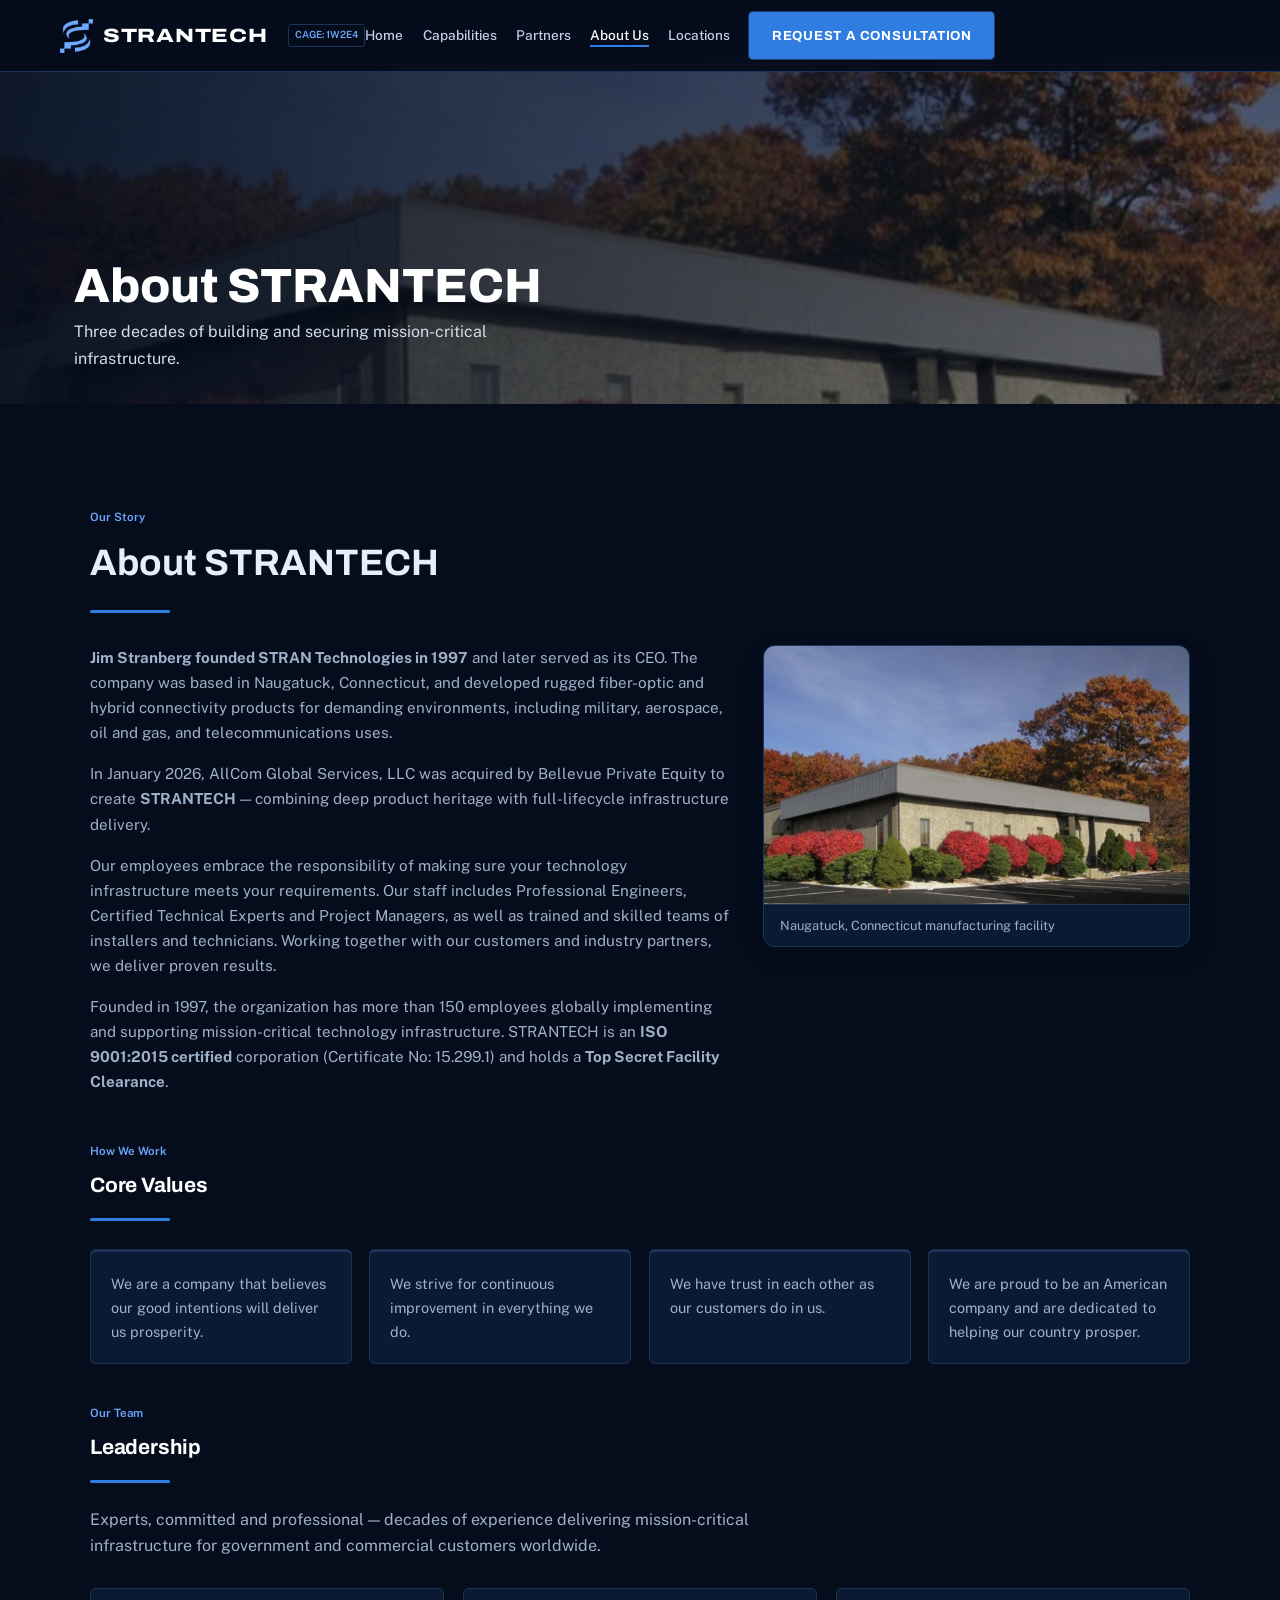
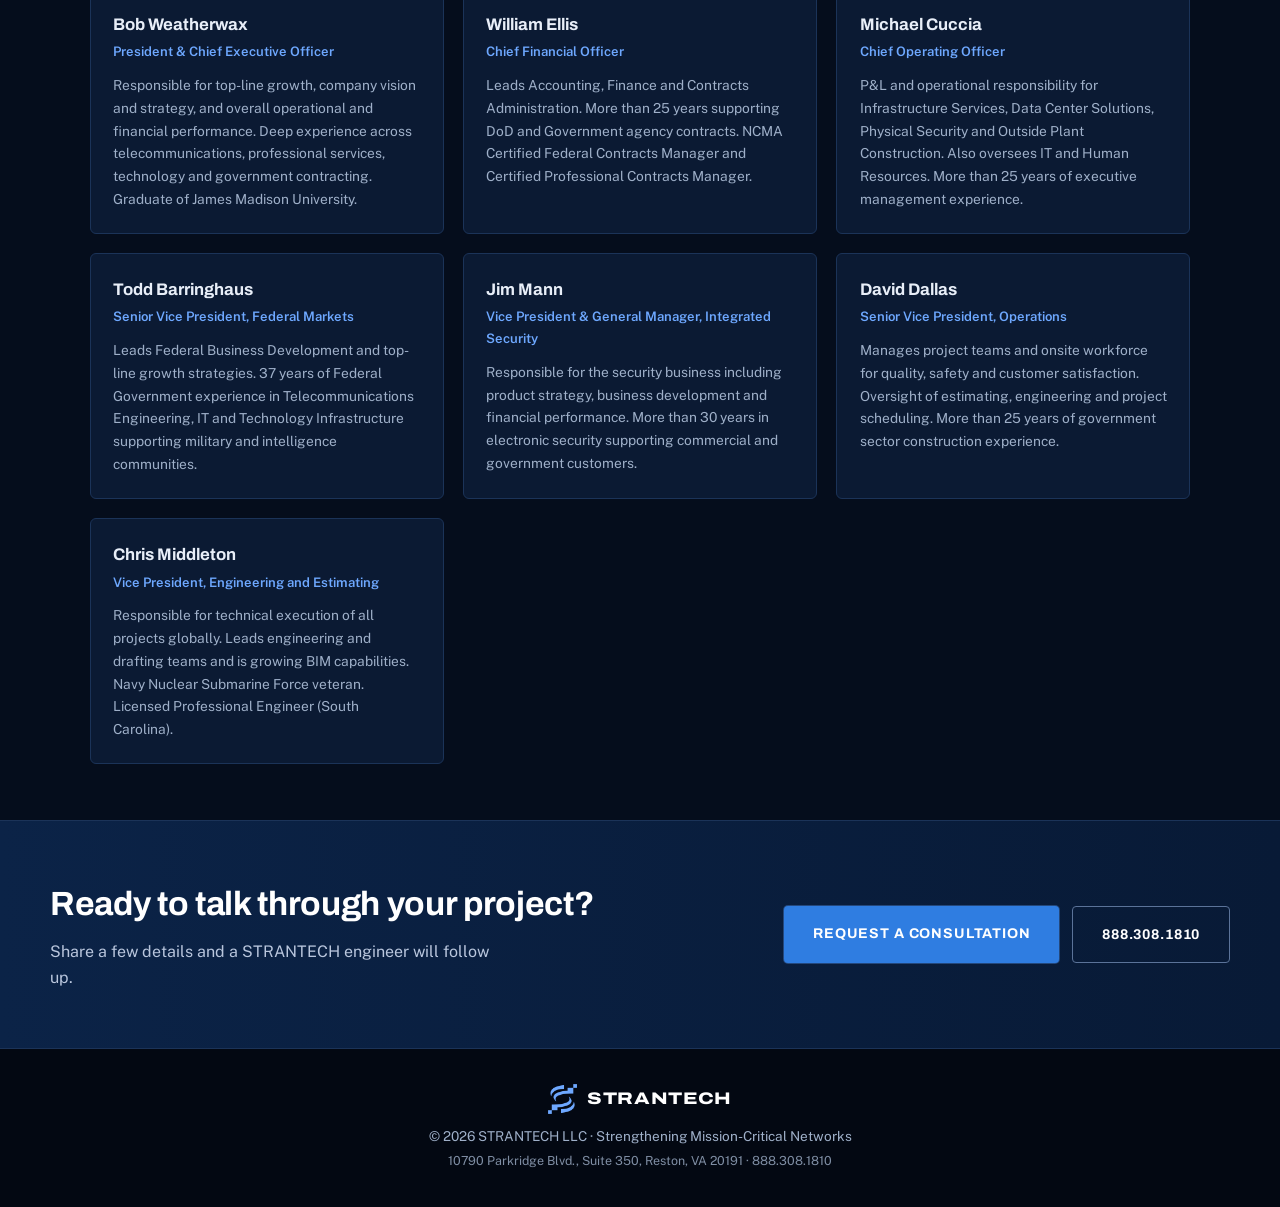
==== about.html @ e1059484 "Add files via upload" ====
<!DOCTYPE html>
<html lang="en">
<head>
  <meta charset="UTF-8" />
  <meta name="viewport" content="width=device-width, initial-scale=1.0" />
  <title>STRANTECH | About Us</title>
  <meta name="description" content="About STRANTECH: cleared professionals delivering mission-critical infrastructure — data centers, power systems, and secure facilities." />
  <link rel="icon" type="image/png" href="[data-uri]" />
  <link href="https://fonts.googleapis.com/css2?family=Inter:wght@400;500;600;700;800&display=swap" rel="stylesheet">
  <style>
    :root { --navy:#0a1628; --blue:#0055a5; --blue-bright:#0070c9; --cyan:#00a3e0; --purple:#6b2d8b; --orange:#e85d04; --text:#1a1a1a; --muted:#5a6577; --bg:#fff; --bg-alt:#f4f6f9; --card:#fff; --border:#e2e8f0; --header-bg:rgba(255,255,255,0.97); }
    [data-theme="dark"] { --text:#f0f4f8; --muted:#94a3b8; --bg:#0a0f1a; --bg-alt:#111827; --card:#1a2332; --border:#2d3748; --header-bg:rgba(10,15,26,0.95); }
    * { margin:0; padding:0; box-sizing:border-box; }
    body { font-family:Inter,system-ui,sans-serif; background:var(--bg); color:var(--text); line-height:1.65; }
    .accent-line { height:3px; width:80px; background:linear-gradient(90deg,var(--purple),var(--orange)); border-radius:2px; margin:1rem 0 1.5rem; }
    header { position:fixed; top:0; left:0; right:0; z-index:100; background:var(--header-bg); backdrop-filter:blur(12px); border-bottom:1px solid var(--border); }
    .nav-container { max-width:1200px; margin:0 auto; padding:0.75rem 1.25rem; display:flex; align-items:center; justify-content:space-between; }
    .logo-group { display:flex; align-items:center; gap:0.6rem; text-decoration:none; }
    .logo-group img { height:36px; }
    .logo-text { font-weight:800; font-size:1.2rem; color:var(--text); }
    .cage-badge { font-size:0.62rem; font-weight:600; background:rgba(0,85,165,0.08); color:var(--blue); padding:0.15rem 0.4rem; border-radius:3px; border:1px solid rgba(0,85,165,0.2); }
    nav { display:flex; align-items:center; gap:1.2rem; }
    nav a { color:var(--muted); text-decoration:none; font-size:0.85rem; font-weight:500; }
    nav a:hover, nav a.active { color:var(--blue); }
    .btn { display:inline-flex; padding:0.55rem 1.1rem; border-radius:4px; font-weight:600; font-size:0.85rem; text-decoration:none; }
    .btn-primary { background:var(--blue); color:#fff; }
    .theme-toggle, .mobile-toggle { background:none; border:1px solid var(--border); color:var(--text); width:40px; height:40px; border-radius:4px; cursor:pointer; font-size:1.1rem; display:flex; align-items:center; justify-content:center; }
    .mobile-toggle { display:none; } #themeToggleMobile { display:none; }
    @media (max-width:980px) { nav { display:none; } .mobile-toggle, #themeToggleMobile { display:flex; } #themeToggle { display:none; } }
    .mobile-menu { display:none; position:fixed; top:58px; left:0; right:0; background:var(--header-bg); border-bottom:1px solid var(--border); padding:1rem 1.25rem; z-index:99; flex-direction:column; gap:0.5rem; }
    .mobile-menu.open { display:flex; }
    .mobile-menu a { color:var(--text); text-decoration:none; font-weight:500; padding:0.5rem 0; border-bottom:1px solid var(--border); }
    section { padding:6.5rem 1.25rem 3.5rem; }
    .container { max-width:1100px; margin:0 auto; }
    .section-label { font-size:0.72rem; font-weight:600; letter-spacing:0.12em; text-transform:uppercase; color:var(--blue); margin-bottom:0.4rem; }
    h1 { font-size:clamp(1.7rem,3.2vw,2.3rem); font-weight:700; }
    h2 { font-size:1.3rem; font-weight:700; margin-bottom:0.5rem; }
    .lead { font-size:1rem; color:var(--muted); max-width:720px; }
    .about-grid { display:grid; grid-template-columns:1.2fr 0.8fr; gap:2rem; margin:2rem 0; align-items:start; }
    @media (max-width:800px) { .about-grid { grid-template-columns:1fr; } }
    .about-text p { margin-bottom:1rem; color:var(--muted); font-size:0.95rem; }
    .cable-photos { display:grid; grid-template-columns:1fr 1fr; gap:0.75rem; }
    .cable-photos img { width:100%; border-radius:6px; border:1px solid var(--border); background:#f8fafc; }
    .values-grid { display:grid; grid-template-columns:repeat(auto-fit,minmax(240px,1fr)); gap:1.1rem; margin:1.75rem 0 2.5rem; }
    .value-card { background:var(--card); border:1px solid var(--border); border-radius:8px; padding:1.25rem; border-top:3px solid var(--purple); }
    .value-card p { font-size:0.9rem; color:var(--muted); }
    .lead-grid { display:grid; grid-template-columns:repeat(auto-fit,minmax(280px,1fr)); gap:1.2rem; margin-top:1.75rem; }
    .lead-card { background:var(--card); border:1px solid var(--border); border-radius:6px; padding:1.4rem; }
    .lead-card h3 { font-size:1.05rem; margin-bottom:0.15rem; }
    .lead-card .title { font-size:0.82rem; font-weight:600; color:var(--blue); margin-bottom:0.7rem; }
    [data-theme="dark"] .lead-card .title { color:var(--cyan); }
    .lead-card p { font-size:0.86rem; color:var(--muted); }
    footer { background:var(--navy); color:rgba(255,255,255,0.7); padding:2.2rem 1.25rem; text-align:center; font-size:0.85rem; }
    footer .logo-text { color:#fff; }
  </style>
<style>
/* STRANTECH header polish: professional icon buttons + mobile fit */
.nav-container{min-width:0}
.logo-group{min-width:0;flex-shrink:1}
.logo-text{white-space:nowrap}
.nav-actions{display:flex;gap:.5rem;align-items:center;flex-shrink:0;margin-left:auto}.cage-badge{margin-left:.65rem;}.about-photo{border:1px solid var(--border);border-radius:12px;overflow:hidden;box-shadow:0 8px 24px rgba(0,0,0,0.12);background:var(--card);align-self:start;margin:0;}.about-photo img{width:100%;height:auto;display:block;}.about-photo figcaption{padding:0.6rem 1rem;font-size:0.8rem;color:var(--muted);border-top:1px solid var(--border);}
.theme-toggle,.mobile-toggle{margin-right:0;align-items:center;justify-content:center;border:1px solid var(--border);background:var(--card);border-radius:8px;color:var(--text);cursor:pointer;flex-shrink:0;padding:0;line-height:0}
.theme-toggle svg,.mobile-toggle svg{width:20px;height:20px;display:block}
.theme-toggle:hover,.mobile-toggle:hover{border-color:var(--blue);color:var(--blue)}
[data-theme="dark"] .theme-toggle:hover,[data-theme="dark"] .mobile-toggle:hover{border-color:var(--cyan);color:var(--cyan)}
@media (min-width:981px){#themeToggle{display:inline-flex;width:36px;height:36px}}
@media (max-width:980px){
  .nav-container{gap:.75rem;padding:.65rem .9rem}
  .logo-group{gap:.55rem}
  .mobile-toggle,#themeToggleMobile{width:42px;height:42px}
}
@media (max-width:430px){
  .cage-badge{display:none}
  .logo-group img{height:32px}
  .logo-text{font-size:1.05rem;overflow:hidden;text-overflow:ellipsis}
}
</style>
<link rel="stylesheet" href="polish.css">
</head>
<body>
  <header>
    <div class="nav-container">
      <a href="index.html" class="logo-group">
        <img src="images/strantech-logo-light.png" alt="STRANTECH" />
        <span class="logo-text">STRANTECH</span>
        <span class="cage-badge">CAGE: 1W2E4</span>
      </a>
      <nav>
        <a href="index.html">Home</a>
        <a href="capabilities.html">Capabilities</a>
        <a href="partners.html">Partners</a>
        <a href="about.html" class="active">About Us</a>
        <a href="locations.html">Locations</a>
        <a href="index.html#contact" class="btn btn-primary">Request a consultation</a>
        <button class="theme-toggle" id="themeToggle"><svg viewBox="0 0 24 24" fill="none" stroke="currentColor" stroke-width="2" stroke-linecap="round" stroke-linejoin="round" aria-hidden="true"><path d="M21 12.79A9 9 0 1 1 11.21 3 7 7 0 0 0 21 12.79z"/></svg></button>
      </nav>
      <div class="nav-actions">
        <button class="theme-toggle" id="themeToggleMobile"><svg viewBox="0 0 24 24" fill="none" stroke="currentColor" stroke-width="2" stroke-linecap="round" stroke-linejoin="round" aria-hidden="true"><path d="M21 12.79A9 9 0 1 1 11.21 3 7 7 0 0 0 21 12.79z"/></svg></button>
        <button class="mobile-toggle" id="mobileToggle"><svg viewBox="0 0 24 24" fill="none" stroke="currentColor" stroke-width="2" stroke-linecap="round" aria-hidden="true"><path d="M4 7h16M4 12h16M4 17h16"/></svg></button>
      </div>
    </div>
  </header>
  <div class="mobile-menu" id="mobileMenu">
    <a href="index.html" onclick="closeMobile()">Home</a>
    <a href="capabilities.html" onclick="closeMobile()">Capabilities</a>
    <a href="partners.html" onclick="closeMobile()">Partners</a>
    <a href="about.html" onclick="closeMobile()">About Us</a>
    <a href="locations.html" onclick="closeMobile()">Locations</a>
    <a href="index.html#contact" class="btn btn-primary" style="margin-top:0.4rem;" onclick="closeMobile()">Request a consultation</a>
  </div>

  <div class="page-banner" style="background-image:url(images/naugatuck-facility.jpg)" role="img" aria-label="About STRANTECH"><div><h1>About STRANTECH</h1><p>Three decades of building and securing mission-critical infrastructure.</p></div></div>
<section>
    <div class="container">
      <div class="section-label">Our Story</div>
      <h1>About STRANTECH</h1>
      <div class="accent-line"></div>

      <div class="about-grid">
        <div class="about-text">
          <p><strong>Jim Stranberg founded STRAN Technologies in 1997</strong> and later served as its CEO. The company was based in Naugatuck, Connecticut, and developed rugged fiber-optic and hybrid connectivity products for demanding environments, including military, aerospace, oil and gas, and telecommunications uses.</p>
          <p>In January 2026, AllCom Global Services, LLC was acquired by Bellevue Private Equity to create <strong>STRANTECH</strong> — combining deep product heritage with full-lifecycle infrastructure delivery.</p>
          <p>Our employees embrace the responsibility of making sure your technology infrastructure meets your requirements. Our staff includes Professional Engineers, Certified Technical Experts and Project Managers, as well as trained and skilled teams of installers and technicians. Working together with our customers and industry partners, we deliver proven results.</p>
          <p>Founded in 1997, the organization has more than 150 employees globally implementing and supporting mission-critical technology infrastructure. STRANTECH is an <strong>ISO 9001:2015 certified</strong> corporation (Certificate No: 15.299.1) and holds a <strong>Top Secret Facility Clearance</strong>.</p>
        </div>
        <figure class="about-photo">
            <img src="images/naugatuck-facility.jpg" alt="Naugatuck, Connecticut manufacturing facility" />
            <figcaption>Naugatuck, Connecticut manufacturing facility</figcaption>
          </figure>
      </div>

      <div class="section-label" style="margin-top:2rem;">How We Work</div>
      <h2>Core Values</h2>
      <div class="accent-line"></div>
      <div class="values-grid">
        <div class="value-card"><p>We are a company that believes our good intentions will deliver us prosperity.</p></div>
        <div class="value-card"><p>We strive for continuous improvement in everything we do.</p></div>
        <div class="value-card"><p>We have trust in each other as our customers do in us.</p></div>
        <div class="value-card"><p>We are proud to be an American company and are dedicated to helping our country prosper.</p></div>
      </div>

      <div class="section-label">Our Team</div>
      <h2>Leadership</h2>
      <div class="accent-line"></div>
      <p class="lead">Experts, committed and professional — decades of experience delivering mission-critical infrastructure for government and commercial customers worldwide.</p>

      <div class="lead-grid">
        <div class="lead-card"><h3>Bob Weatherwax</h3><div class="title">President & Chief Executive Officer</div><p>Responsible for top-line growth, company vision and strategy, and overall operational and financial performance. Deep experience across telecommunications, professional services, technology and government contracting. Graduate of James Madison University.</p></div>
        <div class="lead-card"><h3>William Ellis</h3><div class="title">Chief Financial Officer</div><p>Leads Accounting, Finance and Contracts Administration. More than 25 years supporting DoD and Government agency contracts. NCMA Certified Federal Contracts Manager and Certified Professional Contracts Manager.</p></div>
        <div class="lead-card"><h3>Michael Cuccia</h3><div class="title">Chief Operating Officer</div><p>P&L and operational responsibility for Infrastructure Services, Data Center Solutions, Physical Security and Outside Plant Construction. Also oversees IT and Human Resources. More than 25 years of executive management experience.</p></div>
        <div class="lead-card"><h3>Todd Barringhaus</h3><div class="title">Senior Vice President, Federal Markets</div><p>Leads Federal Business Development and top-line growth strategies. 37 years of Federal Government experience in Telecommunications Engineering, IT and Technology Infrastructure supporting military and intelligence communities.</p></div>
        <div class="lead-card"><h3>Jim Mann</h3><div class="title">Vice President & General Manager, Integrated Security</div><p>Responsible for the security business including product strategy, business development and financial performance. More than 30 years in electronic security supporting commercial and government customers.</p></div>
        <div class="lead-card"><h3>David Dallas</h3><div class="title">Senior Vice President, Operations</div><p>Manages project teams and onsite workforce for quality, safety and customer satisfaction. Oversight of estimating, engineering and project scheduling. More than 25 years of government sector construction experience.</p></div>
        <div class="lead-card"><h3>Chris Middleton</h3><div class="title">Vice President, Engineering and Estimating</div><p>Responsible for technical execution of all projects globally. Leads engineering and drafting teams and is growing BIM capabilities. Navy Nuclear Submarine Force veteran. Licensed Professional Engineer (South Carolina).</p></div>
      </div>
    </div>
  </section>

  <div class="cta-band"><div class="in"><div><h2>Ready to talk through your project?</h2><p>Share a few details and a STRANTECH engineer will follow up.</p></div><div class="row"><a href="index.html#contact" class="btn btn-primary btn-lg">Request a consultation</a><a href="tel:+18883081810" class="btn btn-outline btn-lg">888.308.1810</a></div></div></div>
<div class="callbar"><a class="btn btn-outline" style="color:#fff" href="tel:+18883081810">Call</a><a class="btn btn-primary" href="index.html#contact">Request a consultation</a></div>
<footer>
    <div class="logo-group" style="justify-content:center;margin-bottom:0.7rem;">
      <img src="images/strantech-logo-light.png" alt="STRANTECH" style="height:30px" />
      <span class="logo-text" style="font-size:1.05rem">STRANTECH</span>
    </div>
    <p>© 2026 STRANTECH LLC · Strengthening Mission-Critical Networks</p>
    <p style="margin-top:0.25rem;font-size:0.78rem;opacity:0.8;">10790 Parkridge Blvd., Suite 350, Reston, VA 20191 · 888.308.1810</p>
  </footer>
  <script>
    const root = document.documentElement;
    const toggles = [document.getElementById('themeToggle'), document.getElementById('themeToggleMobile')];
    /*header-icons*/const ICON_SUN='<svg viewBox="0 0 24 24" fill="none" stroke="currentColor" stroke-width="2" stroke-linecap="round" stroke-linejoin="round" aria-hidden="true"><circle cx="12" cy="12" r="4"/><path d="M12 2v2M12 20v2M4.93 4.93l1.41 1.41M17.66 17.66l1.41 1.41M2 12h2M20 12h2M6.34 17.66l-1.41 1.41M19.07 4.93l-1.41 1.41"/></svg>';const ICON_MOON='<svg viewBox="0 0 24 24" fill="none" stroke="currentColor" stroke-width="2" stroke-linecap="round" stroke-linejoin="round" aria-hidden="true"><path d="M21 12.79A9 9 0 1 1 11.21 3 7 7 0 0 0 21 12.79z"/></svg>';const ICON_MENU='<svg viewBox="0 0 24 24" fill="none" stroke="currentColor" stroke-width="2" stroke-linecap="round" aria-hidden="true"><path d="M4 7h16M4 12h16M4 17h16"/></svg>';const ICON_CLOSE='<svg viewBox="0 0 24 24" fill="none" stroke="currentColor" stroke-width="2" stroke-linecap="round" aria-hidden="true"><path d="M6 6l12 12M18 6L6 18"/></svg>';function setTheme(t) { if(t==='dark') root.setAttribute('data-theme','dark'); else root.removeAttribute('data-theme'); localStorage.setItem('theme',t); toggles.forEach(b=>{if(b)b.innerHTML = t === 'dark' ? ICON_SUN : ICON_MOON;}); }
    setTheme(localStorage.getItem('theme') || 'dark');
    toggles.forEach(b=>{if(b)b.addEventListener('click',()=>setTheme(root.getAttribute('data-theme')==='dark'?'light':'dark'));});
    const mobileToggle=document.getElementById('mobileToggle'), mobileMenu=document.getElementById('mobileMenu');
    mobileToggle.addEventListener('click',()=>{mobileMenu.classList.toggle('open');mobileToggle.innerHTML = mobileMenu.classList.contains('open') ? ICON_CLOSE : ICON_MENU;});
    function closeMobile(){mobileMenu.classList.remove('open');mobileToggle.innerHTML = ICON_MENU;}
  </script>
</body>
</html>
---- polish.css ----
@import url('https://fonts.googleapis.com/css2?family=Archivo:wdth,wght@62..125,500..800&family=Public+Sans:wght@400;500;600&display=swap');
:root,[data-theme=dark]{--ink:#050d1c;--bg:#050d1c;--bg-alt:#08142a;--card:#0b1a33;--text:#e8eef8;--muted:#9fb0c9;--border:#1b3358;--blue:#6ea8ff;--cyan:#6ea8ff;--blue-bright:#7fb2ff;--signal:#2f7de1;--signal-d:#2568c2;--header-bg:rgba(5,13,28,.92);--navy:#050d1c}
body{font-family:'Public Sans',system-ui,sans-serif;background:var(--bg);color:var(--text)}
h1,h2,h3,h4,.logo-text,.btn{font-family:'Archivo',sans-serif}
h2{font-weight:700;letter-spacing:-.01em;color:#fff}
.theme-toggle,#themeToggle,#themeToggleMobile,#theme{display:none!important}
header{background:var(--header-bg);border-bottom:1px solid var(--border);backdrop-filter:blur(12px)}
.logo-group img{height:34px;width:auto}.logo-text{font-stretch:125%;font-weight:800;letter-spacing:.04em;color:#fff}
.cage-badge{color:var(--blue);border-color:var(--border);background:transparent}
nav a{color:#c3cfe4}nav a:hover,nav a.active{color:#fff}nav a.active{box-shadow:inset 0 -2px var(--signal)}
.btn{border-radius:4px;font-weight:700;font-size:.82rem;letter-spacing:.06em;text-transform:uppercase;padding:.8rem 1.4rem;transition:background .2s,box-shadow .2s}
.btn-primary{background:var(--signal);color:#fff;box-shadow:0 0 0 1px #5aa0ff55}
.btn-primary:hover{background:#3b8cf5;box-shadow:0 6px 22px #2f7de155}
.btn-lg{padding:1rem 1.8rem;font-size:.88rem}
.btn-outline{border:1.5px solid #5b7399;color:#fff;background:transparent}.btn-outline:hover{border-color:#fff;color:#fff}
:focus-visible{outline:3px solid #7fb2ff;outline-offset:2px}
.accent-line,.accent-line-center{background:var(--signal);height:3px}.section-label{text-transform:none;letter-spacing:0;color:var(--blue)}
.card,.lead-card,.value-card,.partner-item,.contract-card{background:var(--card);border-color:var(--border);border-radius:6px;box-shadow:none}
.card:hover,.lead-card:hover{transform:none;box-shadow:none;border-color:var(--signal)}
.cta-band{background:linear-gradient(90deg,#0b2347,#081a36);border-top:1px solid var(--border);color:#fff;padding:3.5rem 1.5rem}
.cta-band .in{max-width:1180px;margin:0 auto;display:flex;flex-wrap:wrap;gap:1.5rem 3rem;align-items:center;justify-content:space-between}
.cta-band h2{font-size:clamp(1.5rem,3vw,2.1rem);margin:0 0 .4rem}.cta-band p{color:#b9c6dd;max-width:46ch}.cta-band .row{display:flex;flex-wrap:wrap;gap:.8rem}
footer{background:#030812;border-top:1px solid var(--border);color:#9fb0c9}footer a{color:#c3cfe4}
.page-banner{position:relative;margin-top:64px;height:clamp(220px,32vw,340px);background:var(--ink) center/cover;display:flex;align-items:flex-end}
.page-banner::before{content:"";position:absolute;inset:0;background:linear-gradient(90deg,rgba(5,13,28,.92),rgba(5,13,28,.4))}
.page-banner div{position:relative;max-width:1180px;width:100%;margin:0 auto;padding:0 1.5rem 2rem;color:#fff}
.page-banner h1{font:800 clamp(1.9rem,4vw,3rem)/1.1 'Archivo',sans-serif;color:#fff;margin:0 0 .4rem}.page-banner p{color:#d3dcec;max-width:52ch}
.callbar{display:none}
@media(max-width:700px){.callbar{display:flex;position:fixed;left:0;right:0;bottom:0;z-index:90;background:#030812;border-top:1px solid var(--border);padding:.6rem;gap:.6rem}.callbar .btn{flex:1;padding:.8rem}body{padding-bottom:4.2rem}}
@media(prefers-reduced-motion:reduce){*{transition:none!important;scroll-behavior:auto!important}}
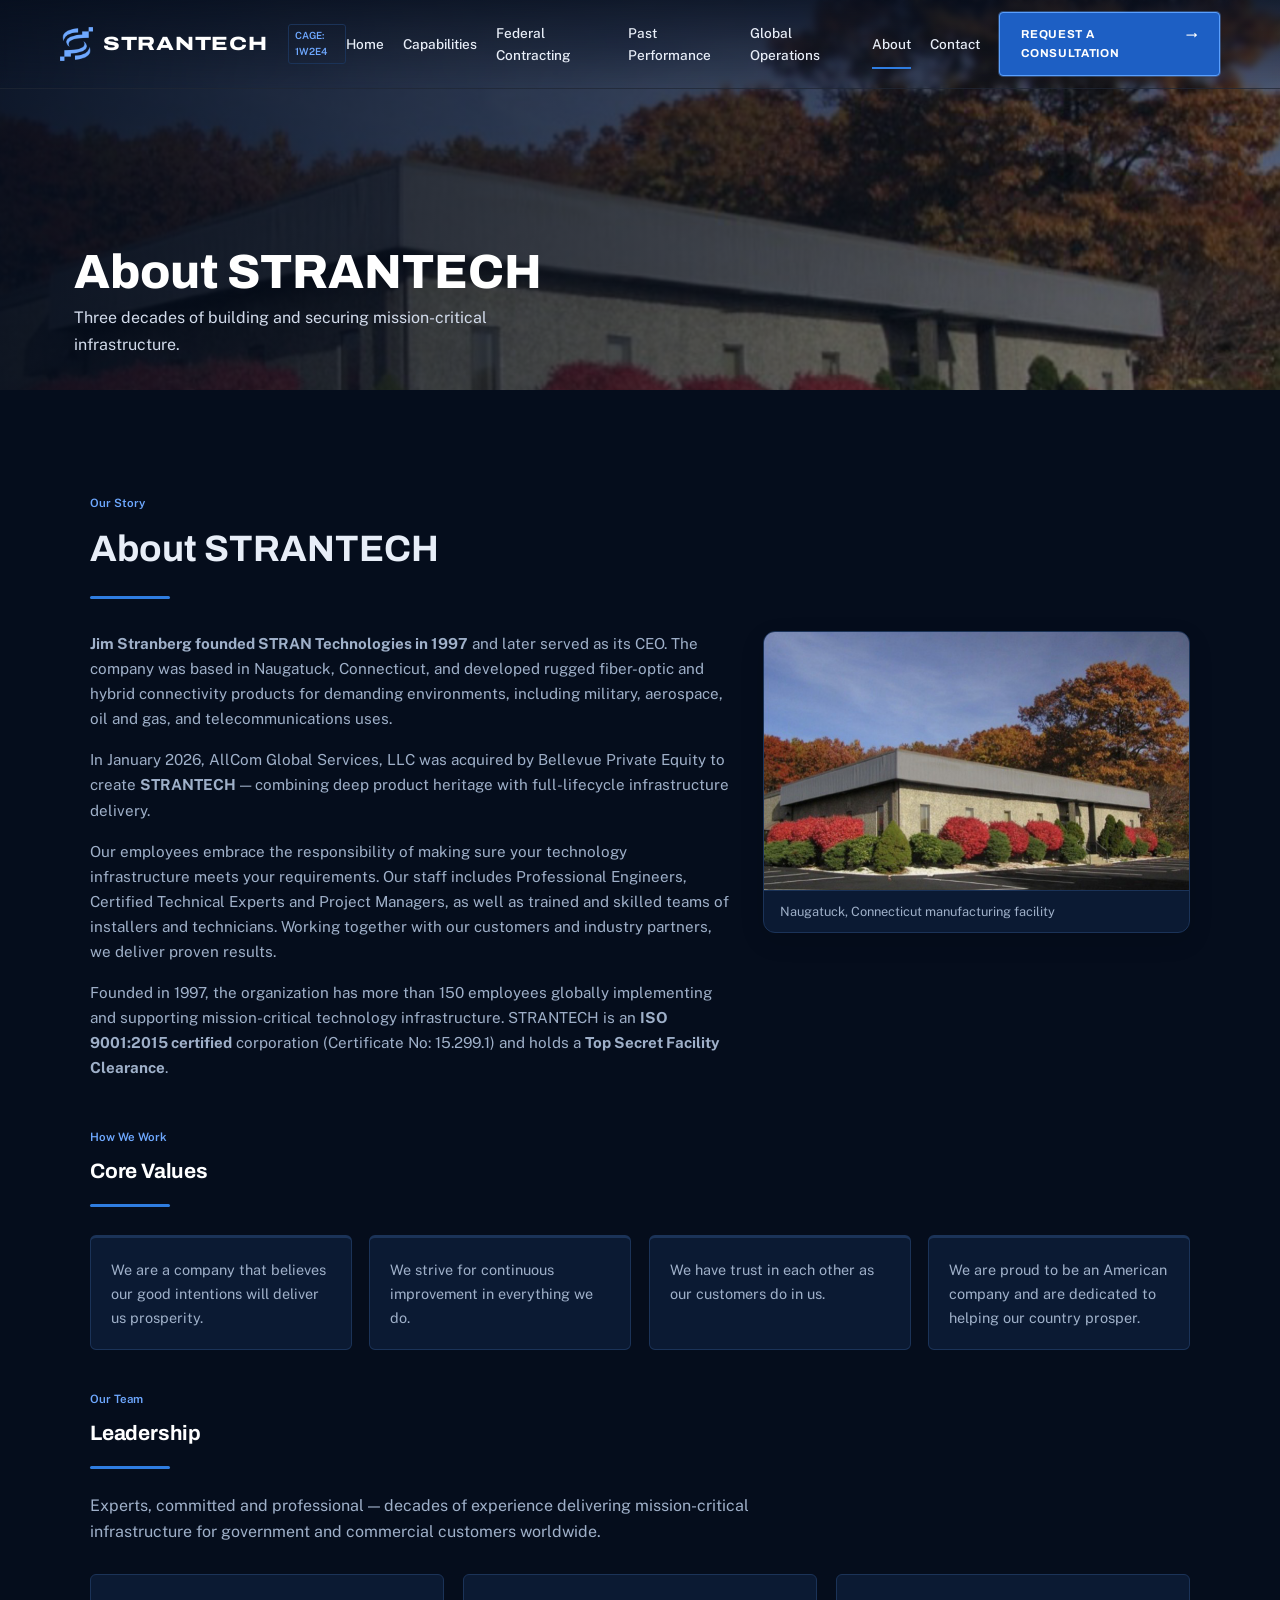
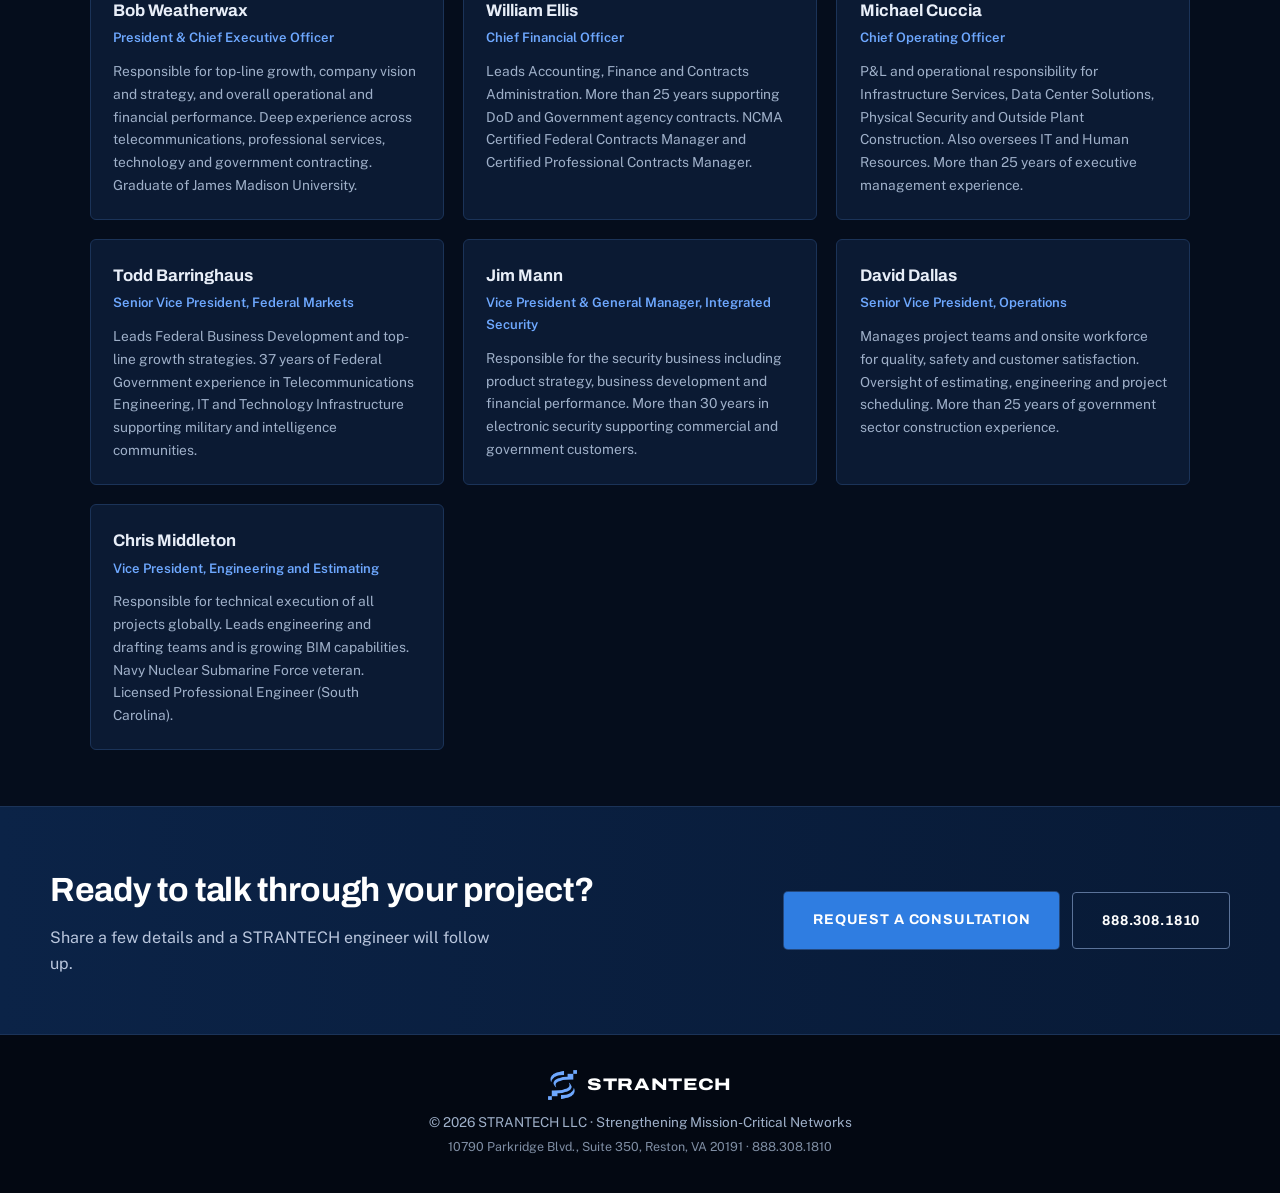
==== commit f8fa2197: "Add files via upload" ====
--- a/about.html
+++ b/about.html
@@ -85,29 +85,14 @@
         <span class="logo-text">STRANTECH</span>
         <span class="cage-badge">CAGE: 1W2E4</span>
       </a>
-      <nav>
-        <a href="index.html">Home</a>
-        <a href="capabilities.html">Capabilities</a>
-        <a href="partners.html">Partners</a>
-        <a href="about.html" class="active">About Us</a>
-        <a href="locations.html">Locations</a>
-        <a href="index.html#contact" class="btn btn-primary">Request a consultation</a>
-        <button class="theme-toggle" id="themeToggle"><svg viewBox="0 0 24 24" fill="none" stroke="currentColor" stroke-width="2" stroke-linecap="round" stroke-linejoin="round" aria-hidden="true"><path d="M21 12.79A9 9 0 1 1 11.21 3 7 7 0 0 0 21 12.79z"/></svg></button>
-      </nav>
+      <nav><a href="index.html">Home</a><a href="capabilities.html">Capabilities</a><a href="partners.html">Federal Contracting</a><a href="index.html#performance">Past Performance</a><a href="locations.html">Global Operations</a><a href="about.html" class="active">About</a><a href="index.html#contact">Contact</a><a href="index.html#contact" class="btn btn-primary btn-arrow">Request a consultation</a></nav>
       <div class="nav-actions">
         <button class="theme-toggle" id="themeToggleMobile"><svg viewBox="0 0 24 24" fill="none" stroke="currentColor" stroke-width="2" stroke-linecap="round" stroke-linejoin="round" aria-hidden="true"><path d="M21 12.79A9 9 0 1 1 11.21 3 7 7 0 0 0 21 12.79z"/></svg></button>
         <button class="mobile-toggle" id="mobileToggle"><svg viewBox="0 0 24 24" fill="none" stroke="currentColor" stroke-width="2" stroke-linecap="round" aria-hidden="true"><path d="M4 7h16M4 12h16M4 17h16"/></svg></button>
       </div>
     </div>
   </header>
-  <div class="mobile-menu" id="mobileMenu">
-    <a href="index.html" onclick="closeMobile()">Home</a>
-    <a href="capabilities.html" onclick="closeMobile()">Capabilities</a>
-    <a href="partners.html" onclick="closeMobile()">Partners</a>
-    <a href="about.html" onclick="closeMobile()">About Us</a>
-    <a href="locations.html" onclick="closeMobile()">Locations</a>
-    <a href="index.html#contact" class="btn btn-primary" style="margin-top:0.4rem;" onclick="closeMobile()">Request a consultation</a>
-  </div>
+  <div class="mobile-menu" id="mobileMenu"><a href="index.html">Home</a><a href="capabilities.html">Capabilities</a><a href="partners.html">Federal Contracting</a><a href="index.html#performance">Past Performance</a><a href="locations.html">Global Operations</a><a href="about.html" class="active">About</a><a href="index.html#contact">Contact</a><a href="index.html#contact" class="btn btn-primary btn-arrow">Request a consultation</a></div>
 
   <div class="page-banner" style="background-image:url(images/naugatuck-facility.jpg)" role="img" aria-label="About STRANTECH"><div><h1>About STRANTECH</h1><p>Three decades of building and securing mission-critical infrastructure.</p></div></div>
 <section>
@@ -176,5 +161,6 @@
     mobileToggle.addEventListener('click',()=>{mobileMenu.classList.toggle('open');mobileToggle.innerHTML = mobileMenu.classList.contains('open') ? ICON_CLOSE : ICON_MENU;});
     function closeMobile(){mobileMenu.classList.remove('open');mobileToggle.innerHTML = ICON_MENU;}
   </script>
+<script src="polish.js"></script>
 </body>
 </html>
--- a/polish.css
+++ b/polish.css
@@ -28,3 +28,13 @@
 .callbar{display:none}
 @media(max-width:700px){.callbar{display:flex;position:fixed;left:0;right:0;bottom:0;z-index:90;background:#030812;border-top:1px solid var(--border);padding:.6rem;gap:.6rem}.callbar .btn{flex:1;padding:.8rem}body{padding-bottom:4.2rem}}
 @media(prefers-reduced-motion:reduce){*{transition:none!important;scroll-behavior:auto!important}}
+/* mockup-style header: transparent over imagery, solid after scroll, blue underline */
+header{position:fixed;top:0;left:0;right:0;z-index:100;background:linear-gradient(180deg,rgba(5,13,28,.72),rgba(5,13,28,0));border-bottom:1px solid rgba(255,255,255,.08);backdrop-filter:blur(3px);transition:background .25s}
+header.solid{background:rgba(5,13,28,.94);backdrop-filter:blur(12px);border-bottom-color:var(--border)}
+nav a.active{box-shadow:none}
+nav a:not(.btn){position:relative;padding:.5rem 0;color:#e8eef8}
+nav a:not(.btn)::after{content:"";position:absolute;left:0;right:0;bottom:-6px;height:2px;background:#2f7de1;transform:scaleX(0);transition:transform .2s}
+nav a:not(.btn):hover::after,nav a.active::after{transform:scaleX(1)}
+nav a.btn{background:#1d5fc4;border:1px solid #5aa0ff;font-size:.72rem;padding:.75rem 1.3rem}
+nav a.btn:hover{background:#2f7de1}.btn-arrow::after{content:"→";margin-left:.7rem}
+.page-banner{margin-top:0;padding-top:64px;height:clamp(290px,36vw,390px)}
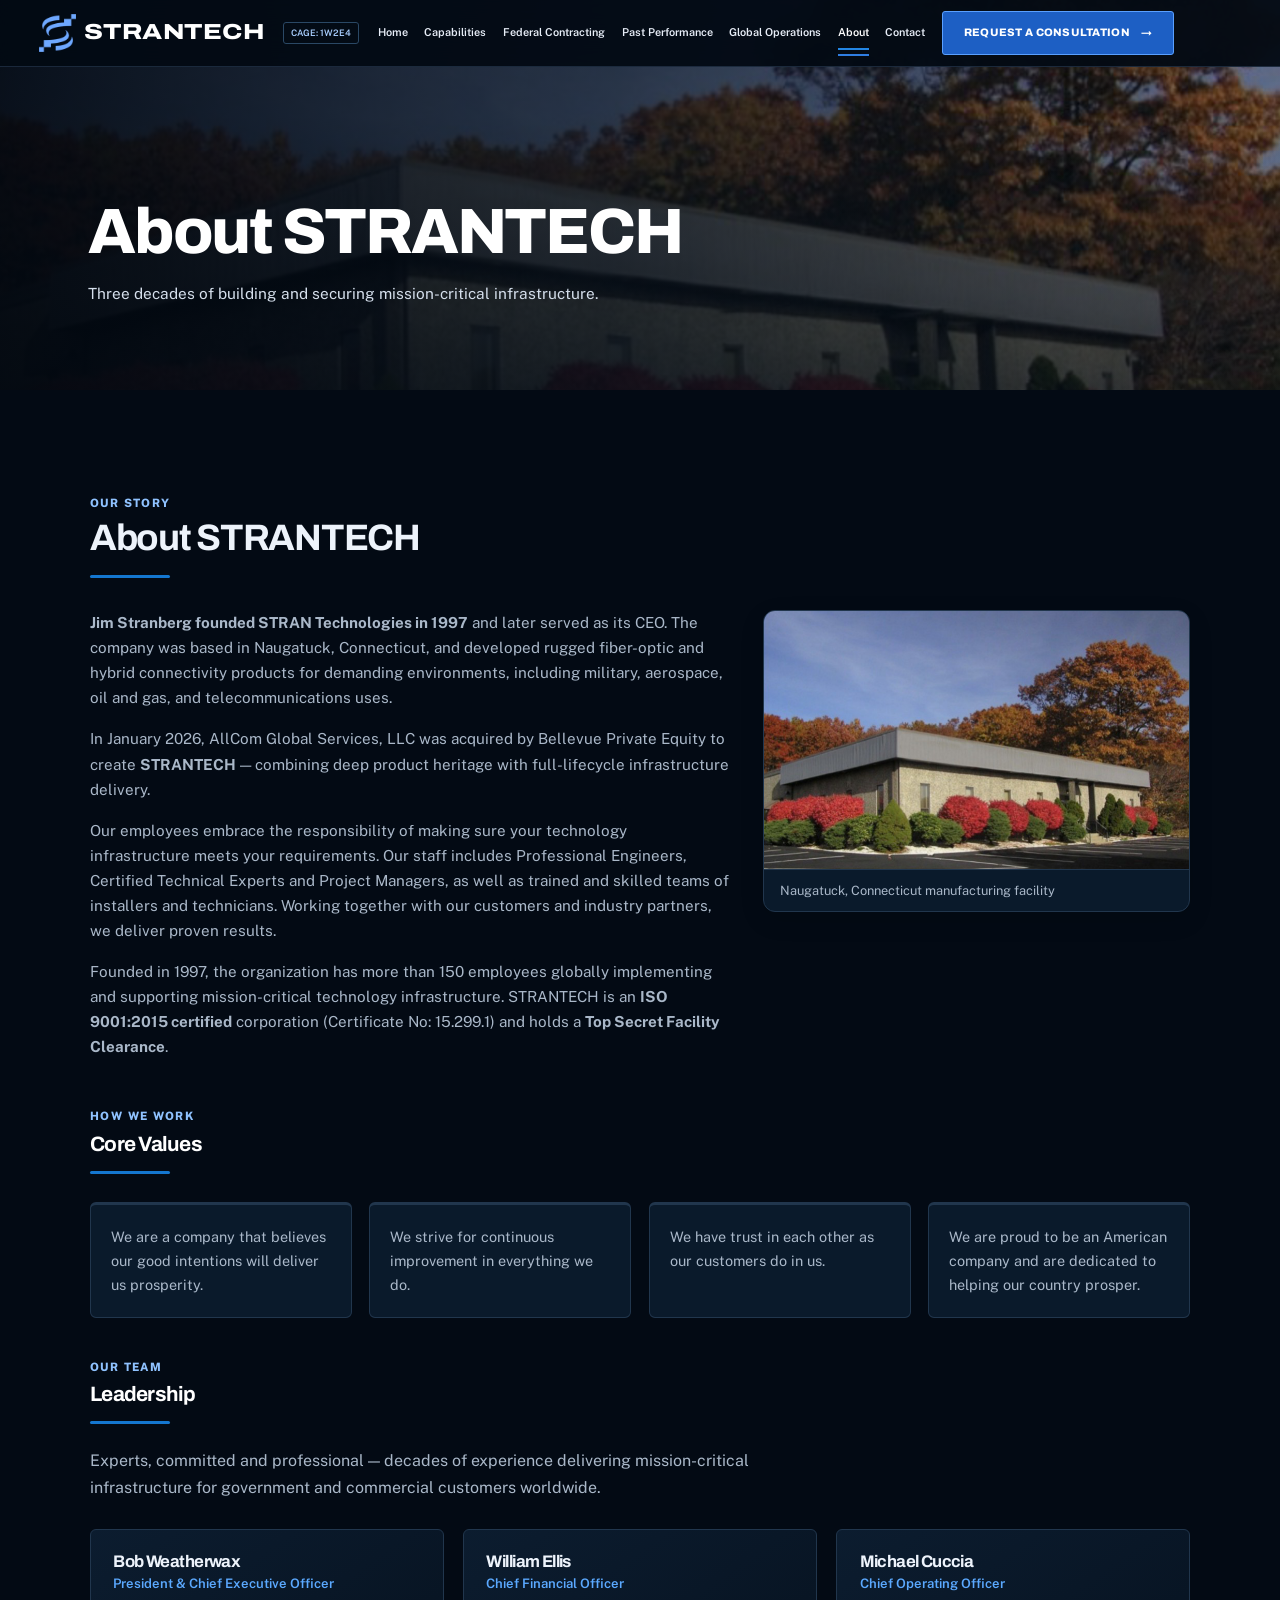
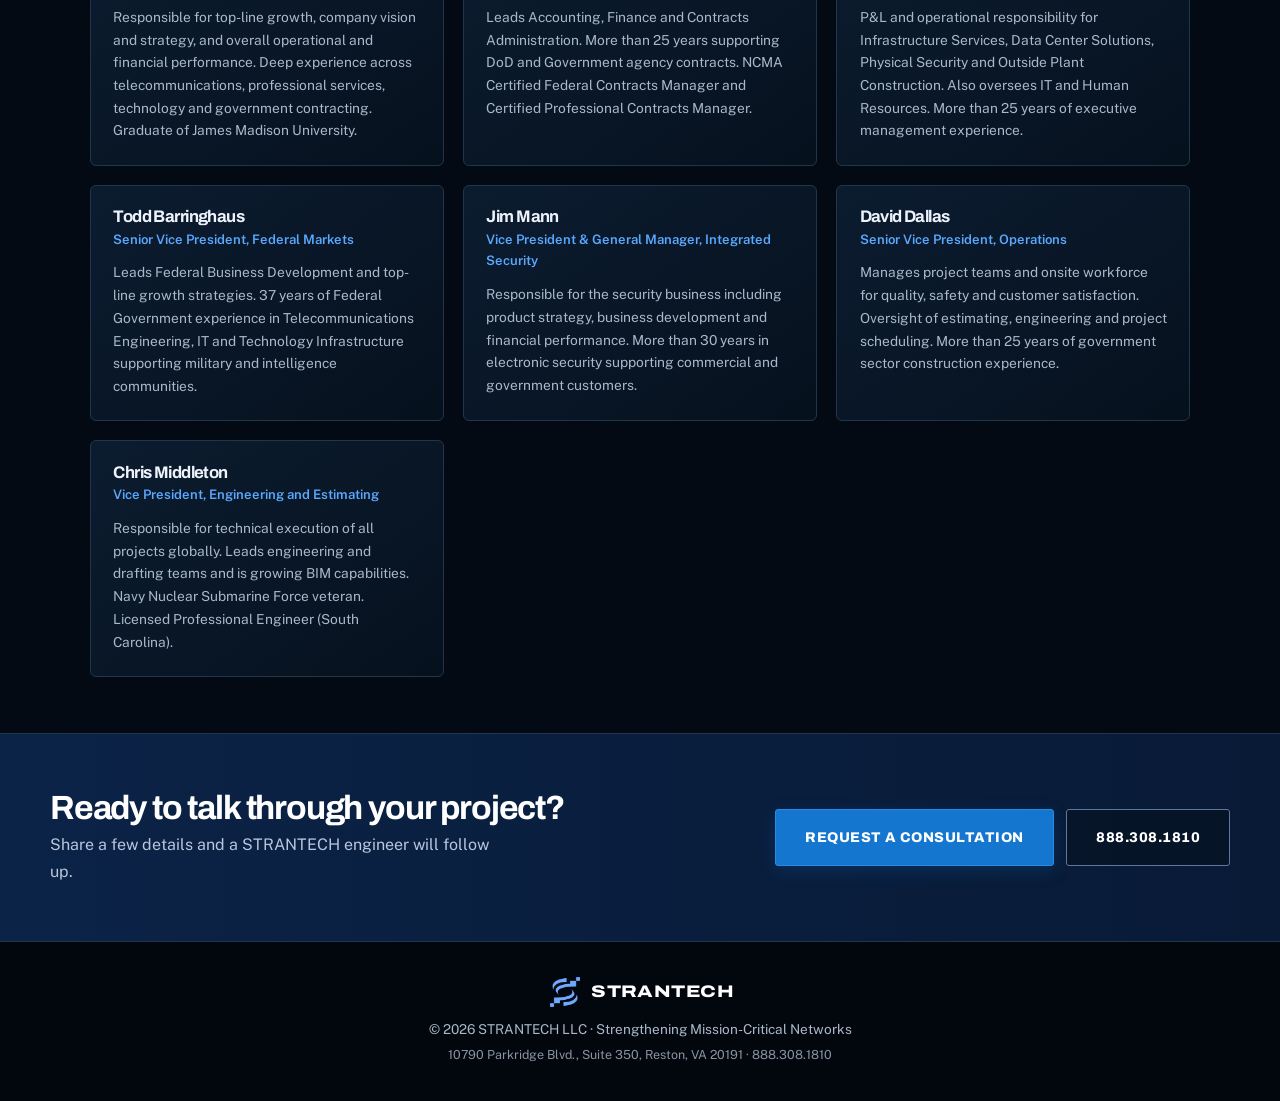
==== commit e3f00cc6: "Add files via upload" ====
--- a/about.html
+++ b/about.html
@@ -76,6 +76,7 @@
 }
 </style>
 <link rel="stylesheet" href="polish.css">
+<link rel="stylesheet" href="sitewide.css">
 </head>
 <body>
   <header>
--- a/sitewide.css
+++ b/sitewide.css
@@ -0,0 +1,65 @@
+
+/* STRANTECH shared visual system — applied across every page */
+:root,[data-theme="dark"]{
+  --ink:#030a14;--bg:#030a14;--bg-alt:#071321;--card:#0a1a2b;
+  --text:#edf3fb;--muted:#aab8c9;--border:#21364d;
+  --blue:#82b6f5;--cyan:#5ba9ff;--blue-bright:#9bc8ff;
+  --signal:#1476cf;--signal-d:#0f62ad;--header-bg:rgba(3,10,20,.94);--navy:#030a14;
+}
+html{scroll-behavior:smooth;scroll-padding-top:90px}
+body{font-family:"Public Sans",Arial,sans-serif;background:var(--bg);color:var(--text)}
+h1,h2,h3,h4,.logo-text,.btn{font-family:"Archivo","Arial Narrow",Arial,sans-serif}
+h1,h2,h3{letter-spacing:-.035em;line-height:1.08}
+p{color:var(--muted)}
+header{position:fixed;inset:0 0 auto;z-index:100;background:var(--header-bg);border-bottom:1px solid rgba(119,167,217,.2);backdrop-filter:blur(16px);-webkit-backdrop-filter:blur(16px)}
+header.solid{background:rgba(3,10,20,.98)}
+.nav-container{max-width:1440px;min-height:66px;padding:.65rem clamp(1rem,3vw,2.5rem);gap:1.2rem}
+.logo-group{flex-shrink:0;gap:.45rem}
+.logo-group img{height:38px;width:38px;object-fit:contain}
+.logo-text{font-weight:800;font-size:clamp(1.15rem,1.7vw,1.7rem);letter-spacing:.025em;color:#fff;white-space:nowrap}
+.cage-badge{font-size:.56rem;line-height:1.2;padding:.3rem .42rem;border:1px solid #2a4865;color:#a9cfff;white-space:nowrap}
+nav{gap:clamp(.55rem,1.3vw,1.25rem)}
+nav a{font-size:clamp(.68rem,.78vw,.82rem);font-weight:600;color:#c8d4e3;text-decoration:none;white-space:nowrap;transition:color .18s}
+nav a:hover,nav a.active{color:#fff}
+nav a.active{box-shadow:inset 0 -2px #2386e4}
+nav a.btn,nav a.btn-primary{color:white;font-size:.68rem;letter-spacing:.025em;box-shadow:none}
+.btn{border-radius:3px;font-weight:800;letter-spacing:.035em;text-transform:uppercase;transition:background .2s,border-color .2s,transform .2s}
+.btn-primary{background:#1476cf;border:1px solid #268be5;color:#fff;box-shadow:0 5px 18px #1476cf30}
+.btn-primary:hover{background:#2389e6;transform:translateY(-1px)}
+.btn-outline{border:1px solid #5d7898;color:#fff;background:rgba(5,16,29,.55)}
+.btn-outline:hover{border-color:#a8d1ff;background:#0b2035}
+.page-banner{position:relative;isolation:isolate;min-height:340px;display:flex;align-items:flex-end;padding:135px clamp(1.25rem,5vw,5rem) 3.2rem;background-position:center;background-size:cover;background-color:#071321;color:#fff}
+.page-banner:before{content:"";position:absolute;inset:0;z-index:-1;background:linear-gradient(90deg,rgba(2,8,16,.94) 0%,rgba(3,12,23,.72) 48%,rgba(3,12,23,.22) 100%),linear-gradient(0deg,rgba(2,8,16,.65),transparent 70%)}
+.page-banner h1{max-width:900px;font-size:clamp(2.5rem,5vw,4.6rem);font-weight:800;color:#fff;margin-bottom:.9rem}
+.page-banner p{max-width:760px;font-size:clamp(.95rem,1.2vw,1.12rem);line-height:1.65;color:#d5dfec}
+.page-banner .wrap{width:100%;max-width:1180px;margin:0 auto;padding:0}
+section{scroll-margin-top:85px}
+.card,.lead-card,.service-card,.capability-card,.stat-card{border-color:var(--border)}
+.card,.lead-card{background:linear-gradient(145deg,rgba(12,29,48,.97),rgba(6,17,30,.98));}
+.section-label{color:#8fc2ff;font-size:.72rem;font-weight:800;letter-spacing:.12em;text-transform:uppercase}
+a{transition:color .18s}
+img{max-width:100%}
+footer{background:#02070d;border-top:1px solid var(--border)}
+.mobile-menu{background:#030a14;border-color:var(--border);padding:1rem 1.5rem 1.5rem}
+.mobile-menu a{font-size:.92rem;color:#e6eef8}
+.mobile-toggle{cursor:pointer}
+@media(max-width:1100px){
+  .cage-badge{display:none}
+  .nav-container{gap:.8rem}
+  nav{gap:.7rem}
+  nav a{font-size:.72rem}
+  nav a.btn{padding:.65rem .75rem}
+}
+@media(max-width:900px){
+  header nav{display:none}
+  .mobile-toggle{display:inline-flex;align-items:center;justify-content:center}
+  .nav-container{min-height:62px}
+  .logo-group img{height:34px;width:34px}
+  .page-banner{min-height:310px;padding-top:112px;padding-bottom:2.5rem}
+}
+@media(max-width:560px){
+  .logo-text{font-size:1.15rem}
+  .page-banner{min-height:290px;padding:105px 1.1rem 2rem}
+  .page-banner h1{font-size:2.4rem}
+  section{padding:3.5rem 0}
+}
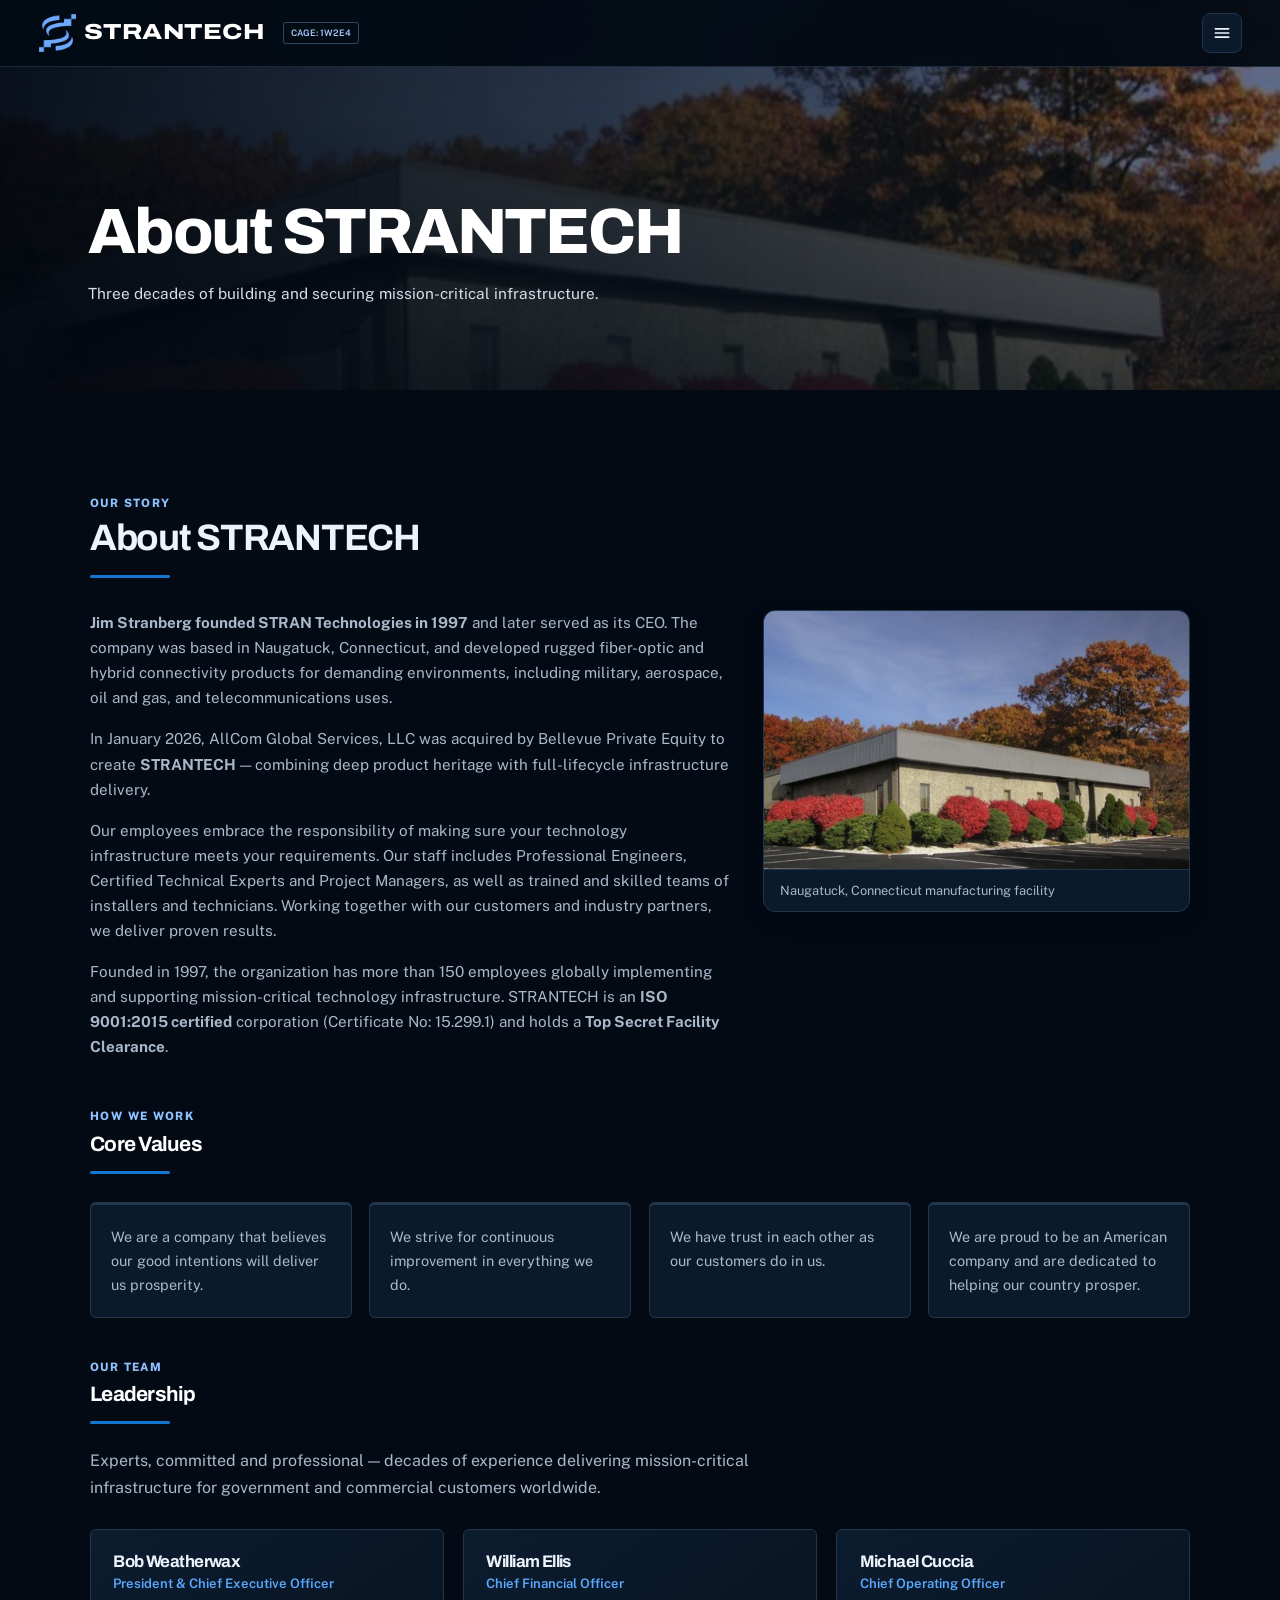
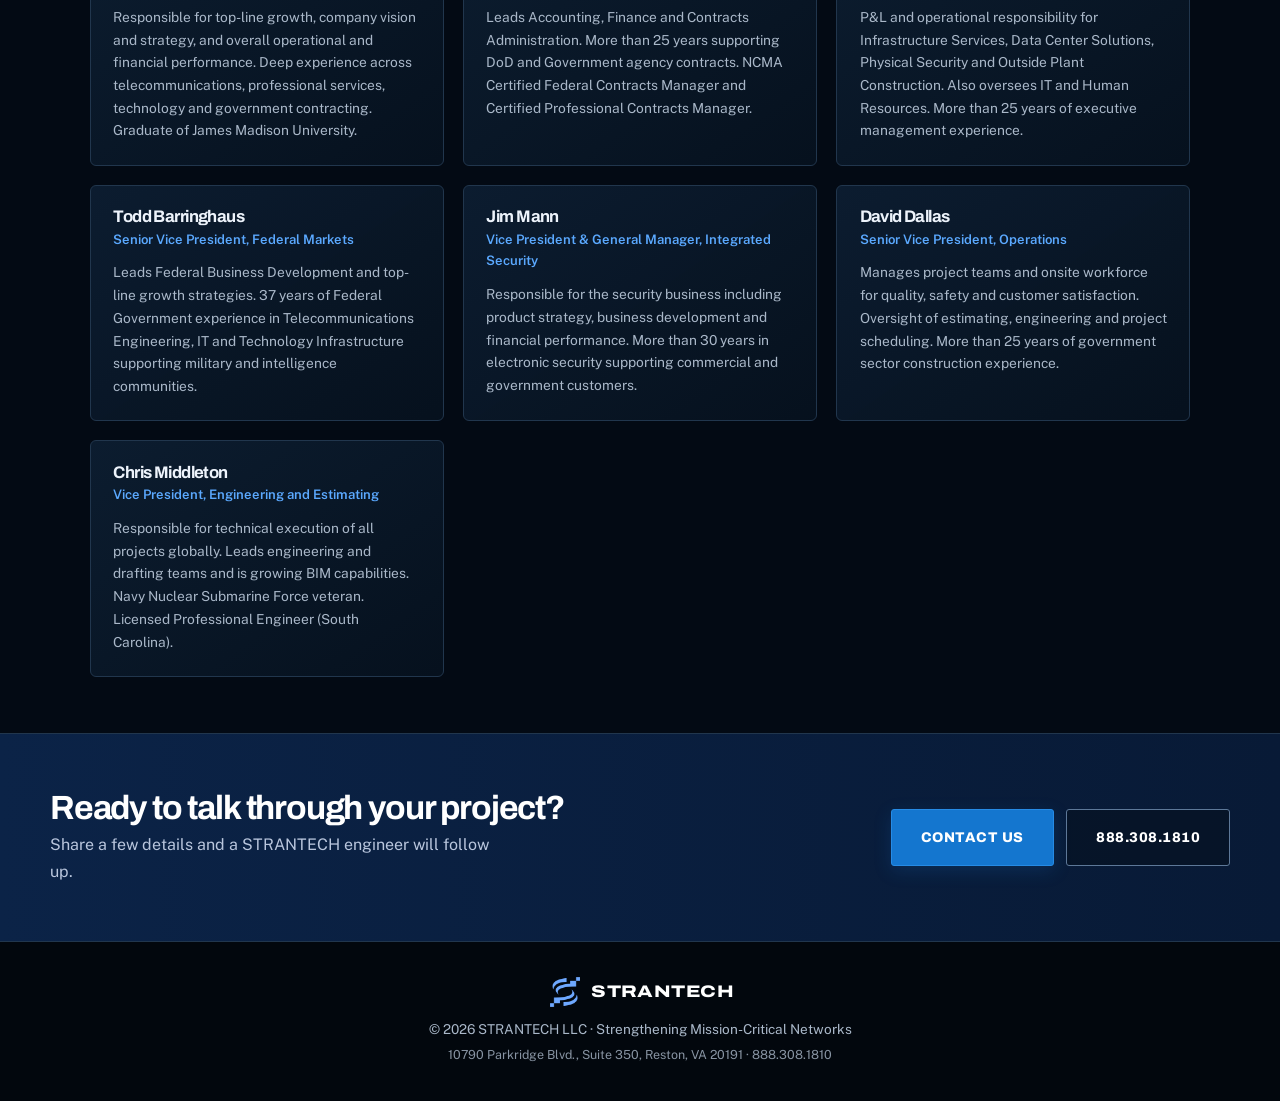
==== commit b80596ad: "Add files via upload" ====
--- a/about.html
+++ b/about.html
@@ -86,14 +86,14 @@
         <span class="logo-text">STRANTECH</span>
         <span class="cage-badge">CAGE: 1W2E4</span>
       </a>
-      <nav><a href="index.html">Home</a><a href="capabilities.html">Capabilities</a><a href="partners.html">Federal Contracting</a><a href="index.html#performance">Past Performance</a><a href="locations.html">Global Operations</a><a href="about.html" class="active">About</a><a href="index.html#contact">Contact</a><a href="index.html#contact" class="btn btn-primary btn-arrow">Request a consultation</a></nav>
+      <nav><a href="index.html">Home</a><a href="capabilities.html">Capabilities</a><a href="partners.html">Federal Contracting</a><a href="index.html#performance">Past Performance</a><a href="locations.html">Global Operations</a><a href="about.html" class="active">About</a><a href="index.html#contact">Contact</a><a href="index.html#contact" class="btn btn-primary btn-arrow">Contact Us</a></nav>
       <div class="nav-actions">
         <button class="theme-toggle" id="themeToggleMobile"><svg viewBox="0 0 24 24" fill="none" stroke="currentColor" stroke-width="2" stroke-linecap="round" stroke-linejoin="round" aria-hidden="true"><path d="M21 12.79A9 9 0 1 1 11.21 3 7 7 0 0 0 21 12.79z"/></svg></button>
         <button class="mobile-toggle" id="mobileToggle"><svg viewBox="0 0 24 24" fill="none" stroke="currentColor" stroke-width="2" stroke-linecap="round" aria-hidden="true"><path d="M4 7h16M4 12h16M4 17h16"/></svg></button>
       </div>
     </div>
   </header>
-  <div class="mobile-menu" id="mobileMenu"><a href="index.html">Home</a><a href="capabilities.html">Capabilities</a><a href="partners.html">Federal Contracting</a><a href="index.html#performance">Past Performance</a><a href="locations.html">Global Operations</a><a href="about.html" class="active">About</a><a href="index.html#contact">Contact</a><a href="index.html#contact" class="btn btn-primary btn-arrow">Request a consultation</a></div>
+  <div class="mobile-menu" id="mobileMenu"><a href="index.html">Home</a><a href="capabilities.html">Capabilities</a><a href="partners.html">Federal Contracting</a><a href="index.html#performance">Past Performance</a><a href="locations.html">Global Operations</a><a href="about.html" class="active">About</a><a href="index.html#contact">Contact</a><a href="index.html#contact" class="btn btn-primary btn-arrow">Contact Us</a></div>
 
   <div class="page-banner" style="background-image:url(images/naugatuck-facility.jpg)" role="img" aria-label="About STRANTECH"><div><h1>About STRANTECH</h1><p>Three decades of building and securing mission-critical infrastructure.</p></div></div>
 <section>
@@ -142,8 +142,8 @@
     </div>
   </section>
 
-  <div class="cta-band"><div class="in"><div><h2>Ready to talk through your project?</h2><p>Share a few details and a STRANTECH engineer will follow up.</p></div><div class="row"><a href="index.html#contact" class="btn btn-primary btn-lg">Request a consultation</a><a href="tel:+18883081810" class="btn btn-outline btn-lg">888.308.1810</a></div></div></div>
-<div class="callbar"><a class="btn btn-outline" style="color:#fff" href="tel:+18883081810">Call</a><a class="btn btn-primary" href="index.html#contact">Request a consultation</a></div>
+  <div class="cta-band"><div class="in"><div><h2>Ready to talk through your project?</h2><p>Share a few details and a STRANTECH engineer will follow up.</p></div><div class="row"><a href="index.html#contact" class="btn btn-primary btn-lg">Contact Us</a><a href="tel:+18883081810" class="btn btn-outline btn-lg">888.308.1810</a></div></div></div>
+<div class="callbar"><a class="btn btn-outline" style="color:#fff" href="tel:+18883081810">Call</a><a class="btn btn-primary" href="index.html#contact">Contact Us</a></div>
 <footer>
     <div class="logo-group" style="justify-content:center;margin-bottom:0.7rem;">
       <img src="images/strantech-logo-light.png" alt="STRANTECH" style="height:30px" />
--- a/sitewide.css
+++ b/sitewide.css
@@ -63,3 +63,10 @@
   .page-banner h1{font-size:2.4rem}
   section{padding:3.5rem 0}
 }
+
+/* Keep the full navigation and CTA inside the viewport on mid-size desktop screens. */
+@media (min-width: 901px) and (max-width: 1280px){
+  header nav{display:none !important;}
+  header .mobile-toggle{display:inline-flex !important;align-items:center;justify-content:center;}
+  .nav-container{width:100%;max-width:100%;padding-left:clamp(1rem,3vw,2.5rem);padding-right:clamp(1rem,3vw,2.5rem);}
+}
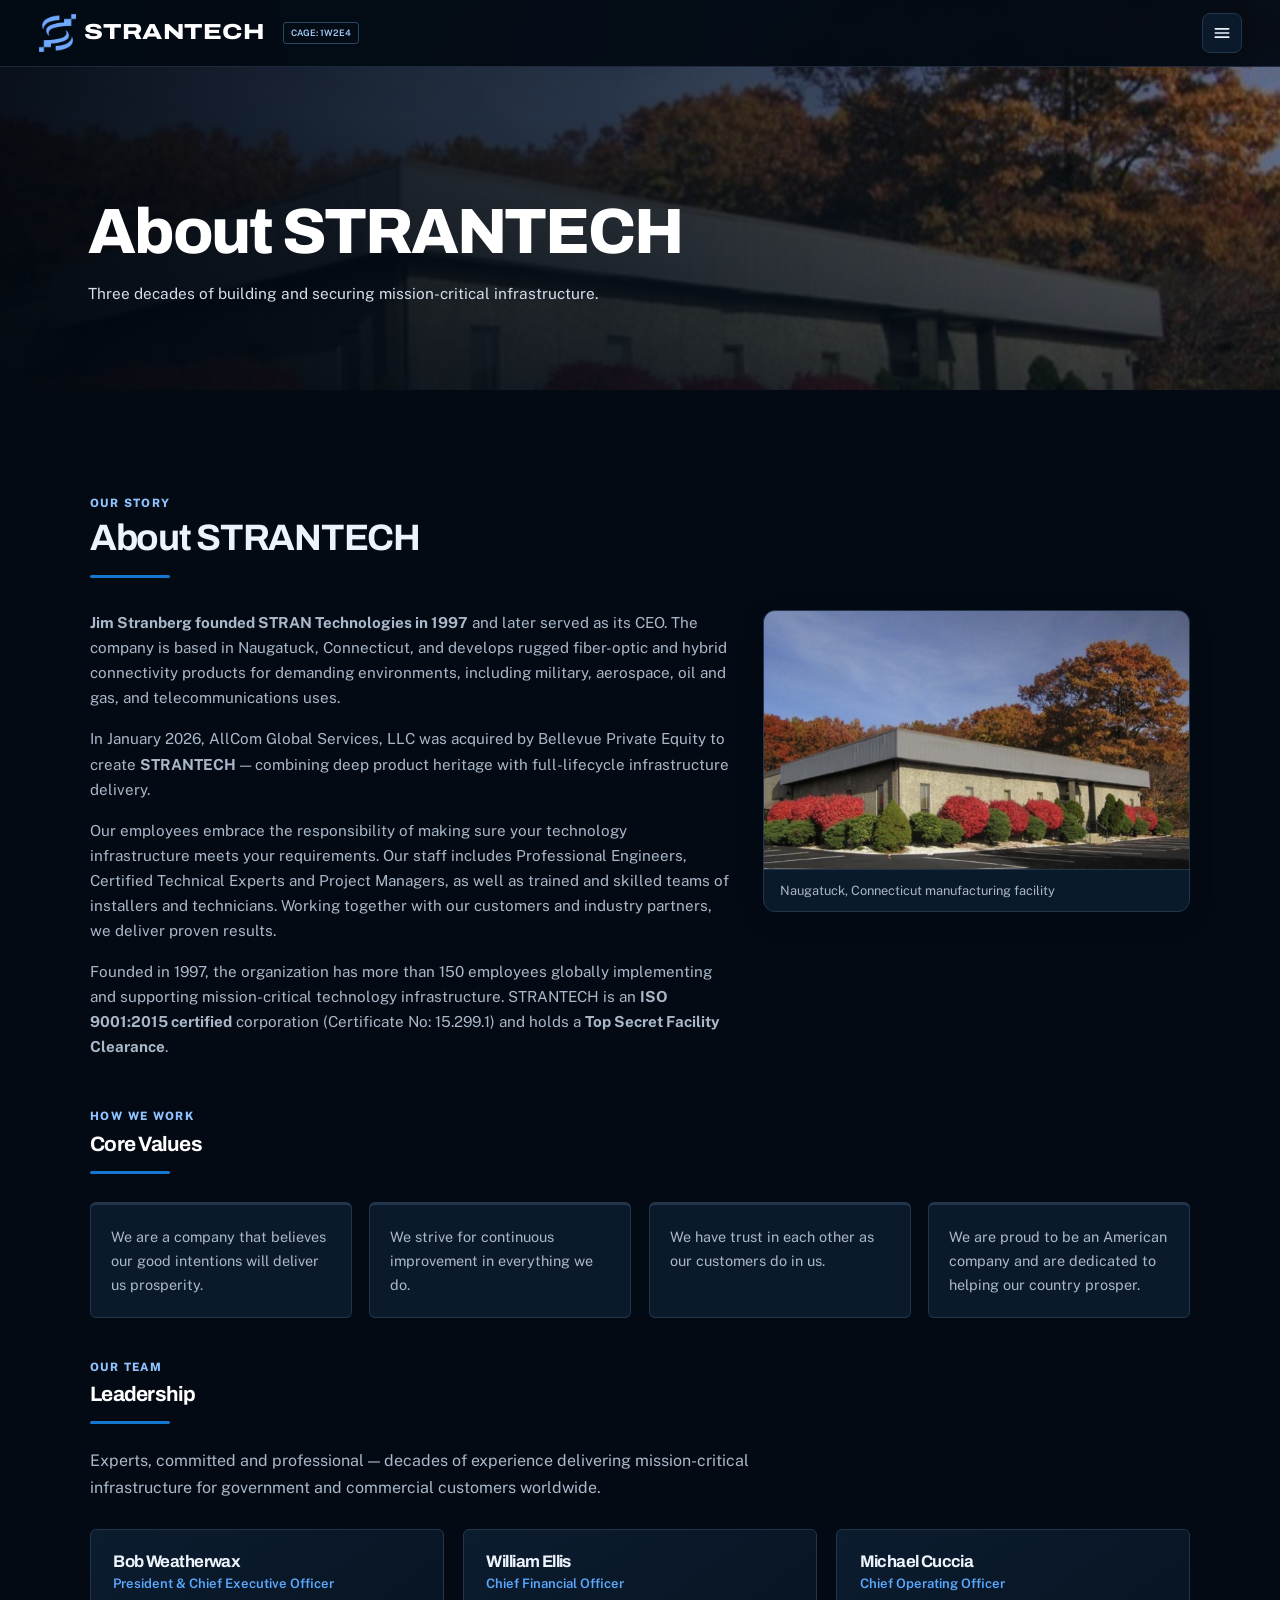
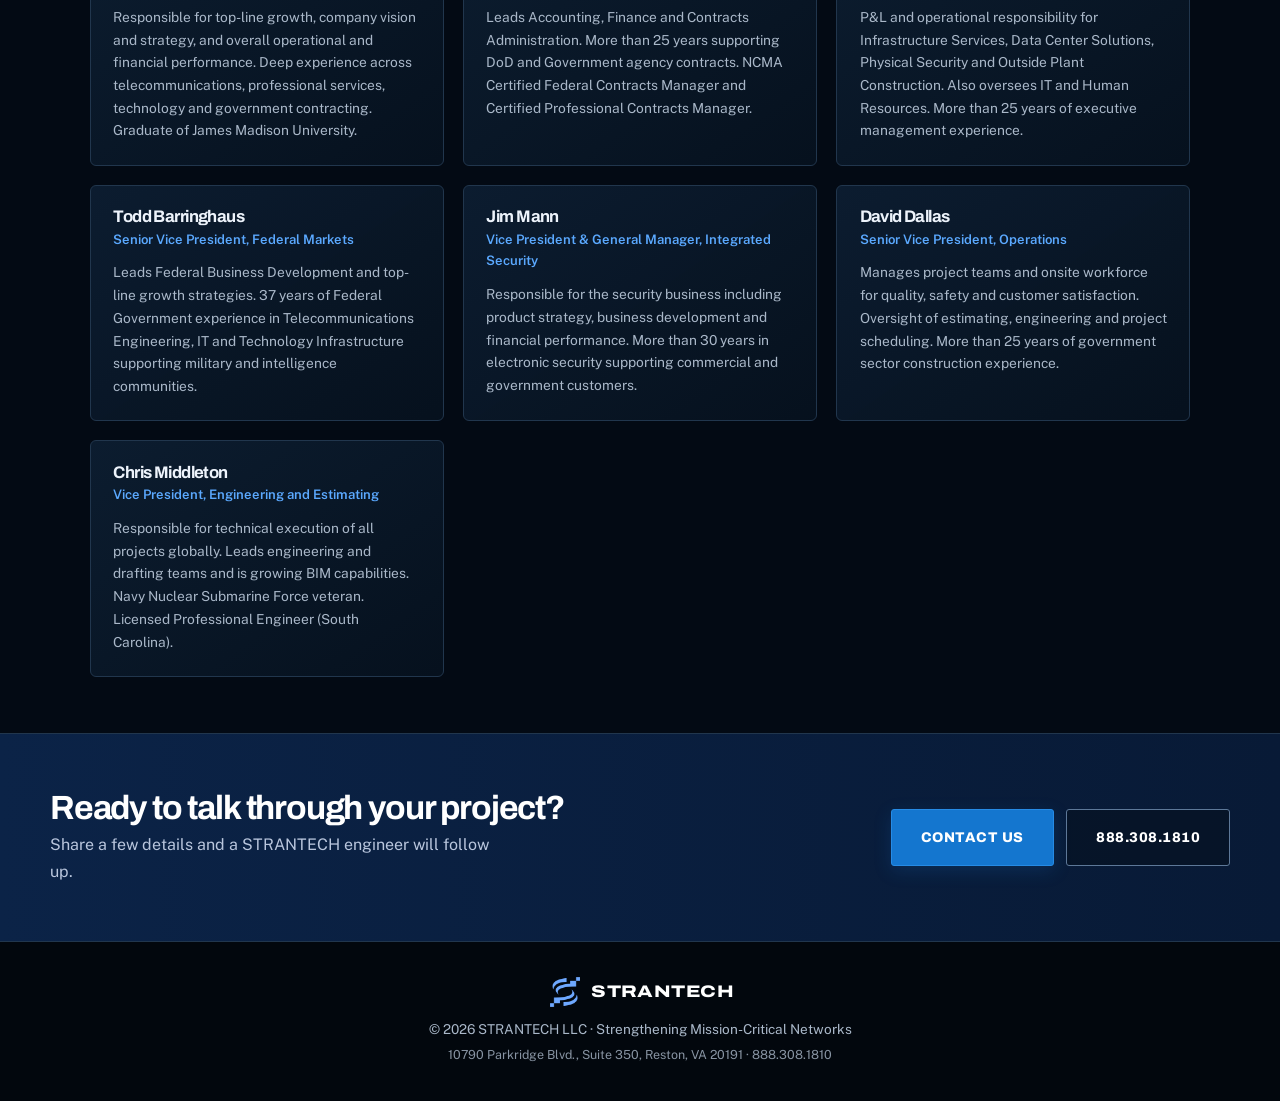
==== commit 32cff012: "Update company description for STRAN Technologies" ====
--- a/about.html
+++ b/about.html
@@ -104,7 +104,7 @@
 
       <div class="about-grid">
         <div class="about-text">
-          <p><strong>Jim Stranberg founded STRAN Technologies in 1997</strong> and later served as its CEO. The company was based in Naugatuck, Connecticut, and developed rugged fiber-optic and hybrid connectivity products for demanding environments, including military, aerospace, oil and gas, and telecommunications uses.</p>
+          <p><strong>Jim Stranberg founded STRAN Technologies in 1997</strong> and later served as its CEO. The company is based in Naugatuck, Connecticut, and develops rugged fiber-optic and hybrid connectivity products for demanding environments, including military, aerospace, oil and gas, and telecommunications uses.</p>
           <p>In January 2026, AllCom Global Services, LLC was acquired by Bellevue Private Equity to create <strong>STRANTECH</strong> — combining deep product heritage with full-lifecycle infrastructure delivery.</p>
           <p>Our employees embrace the responsibility of making sure your technology infrastructure meets your requirements. Our staff includes Professional Engineers, Certified Technical Experts and Project Managers, as well as trained and skilled teams of installers and technicians. Working together with our customers and industry partners, we deliver proven results.</p>
           <p>Founded in 1997, the organization has more than 150 employees globally implementing and supporting mission-critical technology infrastructure. STRANTECH is an <strong>ISO 9001:2015 certified</strong> corporation (Certificate No: 15.299.1) and holds a <strong>Top Secret Facility Clearance</strong>.</p>
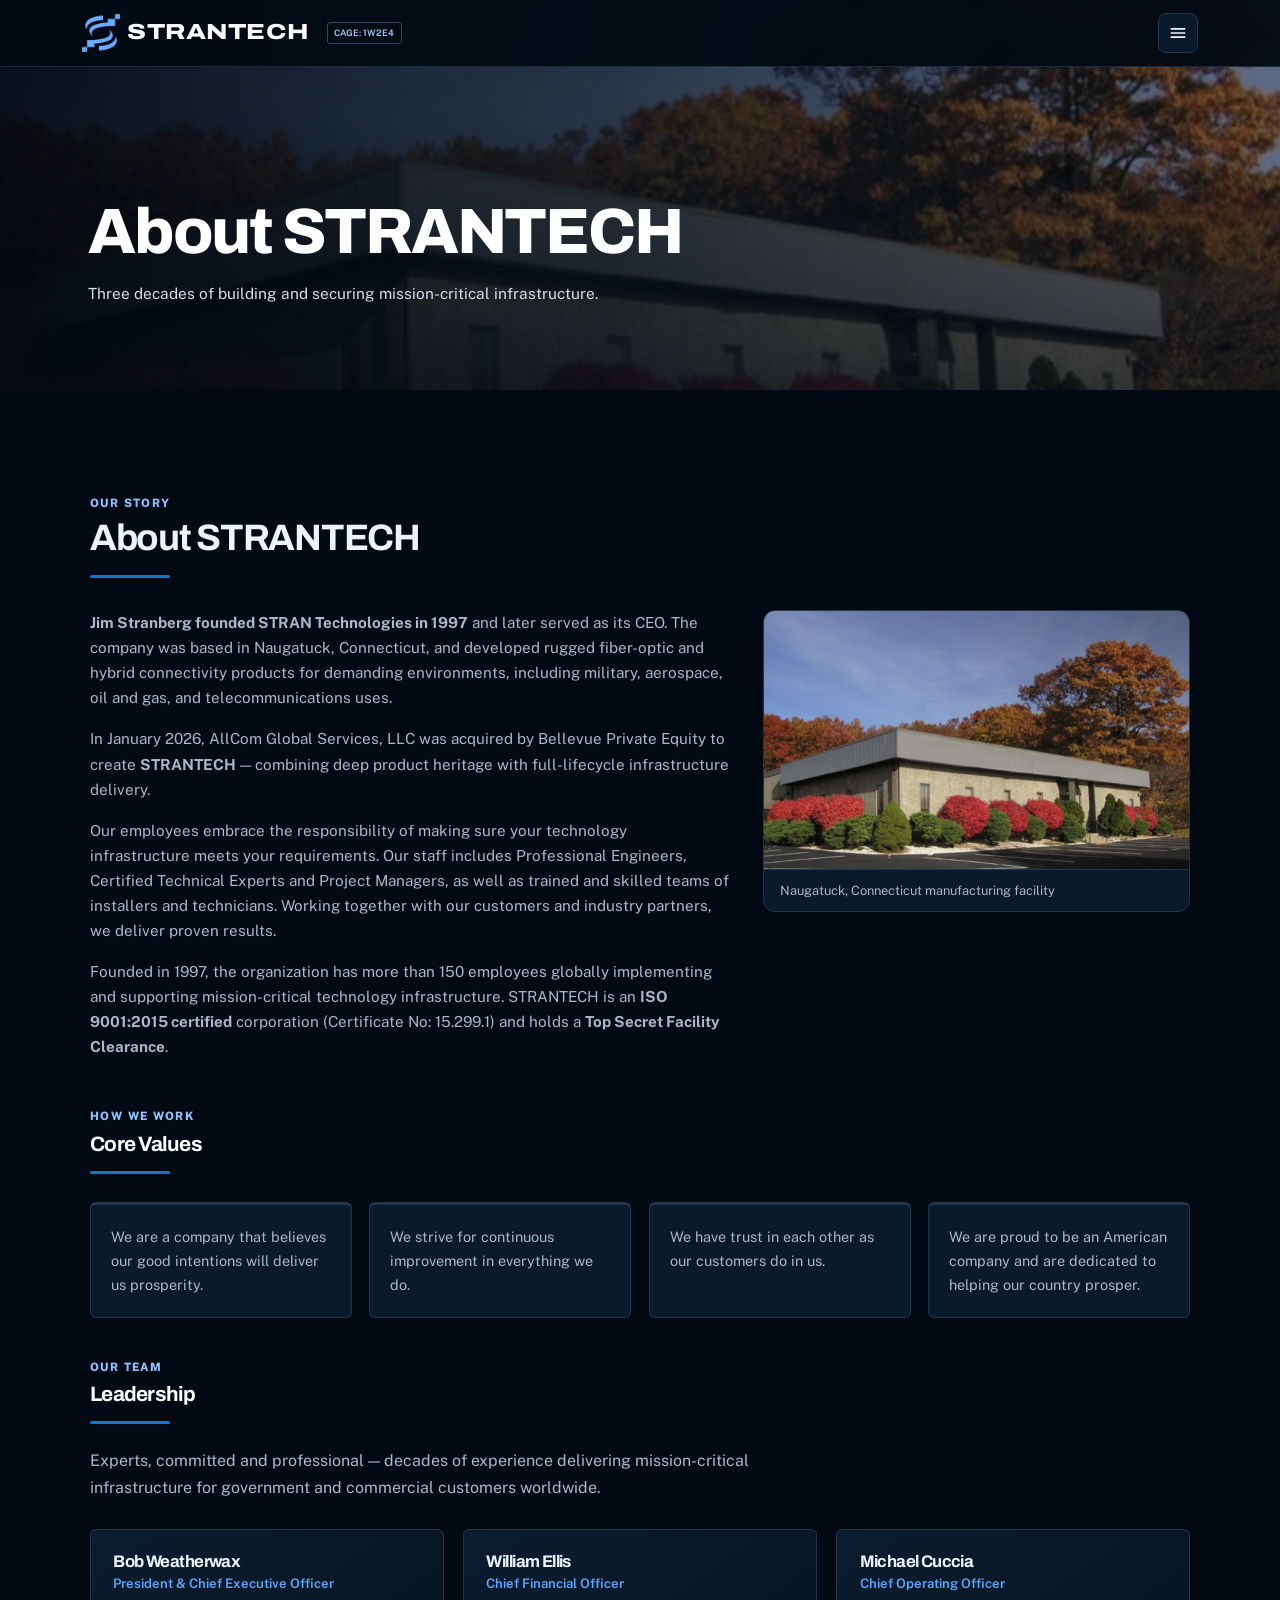
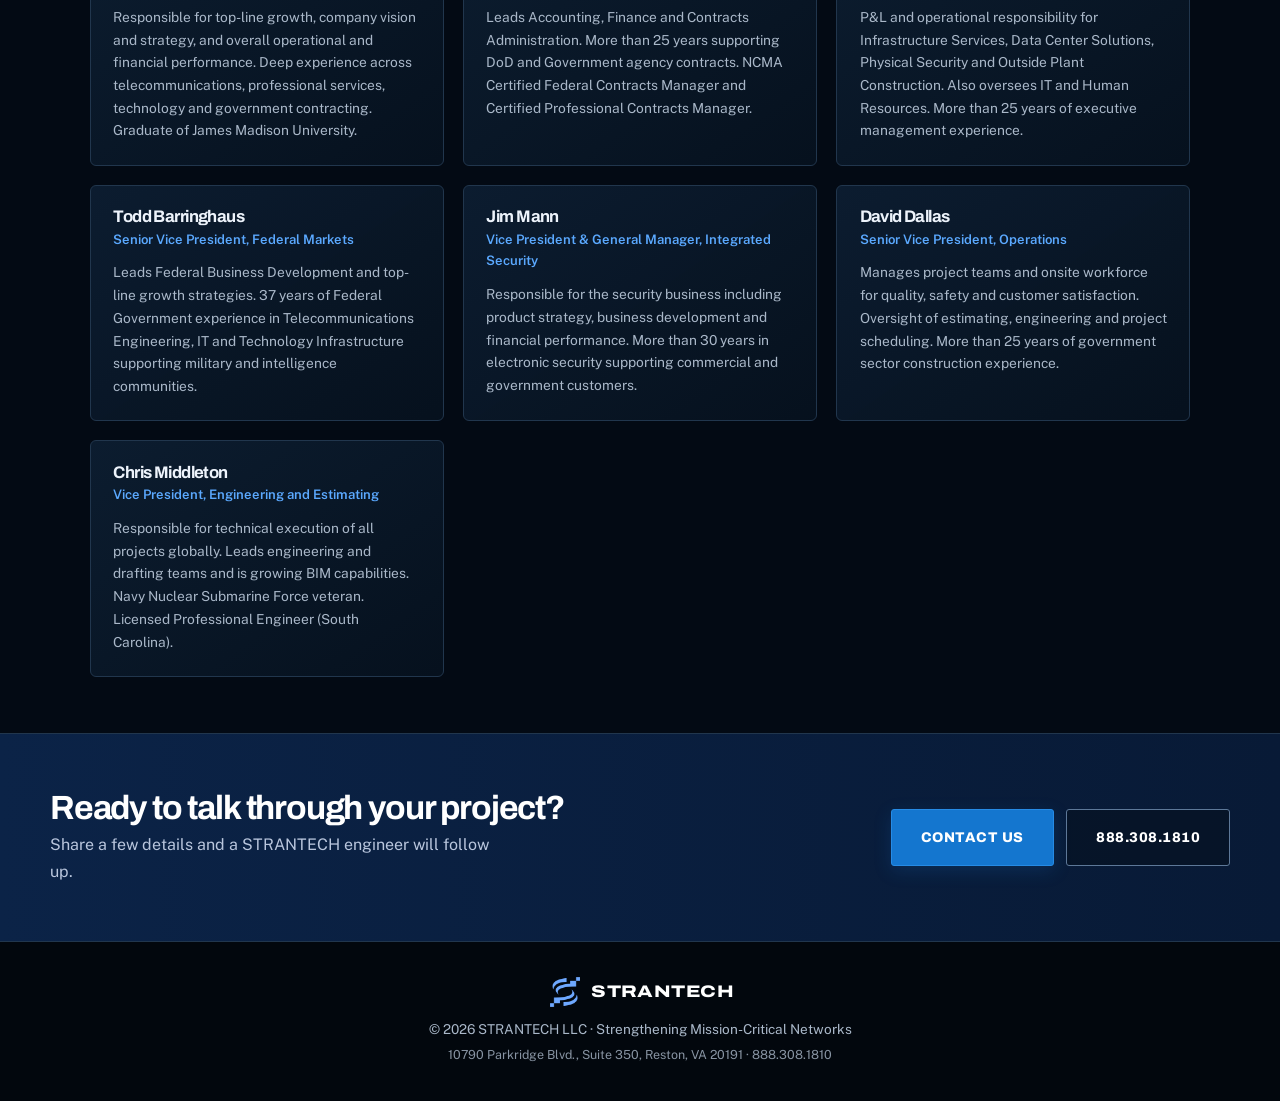
==== commit 2e906c98: "Add files via upload" ====
--- a/about.html
+++ b/about.html
@@ -77,6 +77,22 @@
 </style>
 <link rel="stylesheet" href="polish.css">
 <link rel="stylesheet" href="sitewide.css">
+
+<style id="strantech-centering-fix">
+/* Center the site consistently and prevent horizontal overflow. */
+html, body { width:100%; max-width:100%; margin:0; overflow-x:clip; }
+*, *::before, *::after { box-sizing:border-box; }
+header { left:0 !important; right:0 !important; width:100% !important; }
+.nav-container, .wrap, .container, .page-banner .wrap { margin-left:auto !important; margin-right:auto !important; }
+.nav-container { width:100%; }
+img, video, iframe { max-width:100%; }
+@media (min-width:901px) and (max-width:1280px) {
+  header nav { display:none !important; }
+  header .mobile-toggle { display:inline-flex !important; align-items:center; justify-content:center; }
+  .nav-container { width:100% !important; max-width:1180px !important; padding-left:clamp(1rem,3vw,2rem) !important; padding-right:clamp(1rem,3vw,2rem) !important; }
+}
+</style>
+
 </head>
 <body>
   <header>
@@ -104,7 +120,7 @@
 
       <div class="about-grid">
         <div class="about-text">
-          <p><strong>Jim Stranberg founded STRAN Technologies in 1997</strong> and later served as its CEO. The company is based in Naugatuck, Connecticut, and develops rugged fiber-optic and hybrid connectivity products for demanding environments, including military, aerospace, oil and gas, and telecommunications uses.</p>
+          <p><strong>Jim Stranberg founded STRAN Technologies in 1997</strong> and later served as its CEO. The company was based in Naugatuck, Connecticut, and developed rugged fiber-optic and hybrid connectivity products for demanding environments, including military, aerospace, oil and gas, and telecommunications uses.</p>
           <p>In January 2026, AllCom Global Services, LLC was acquired by Bellevue Private Equity to create <strong>STRANTECH</strong> — combining deep product heritage with full-lifecycle infrastructure delivery.</p>
           <p>Our employees embrace the responsibility of making sure your technology infrastructure meets your requirements. Our staff includes Professional Engineers, Certified Technical Experts and Project Managers, as well as trained and skilled teams of installers and technicians. Working together with our customers and industry partners, we deliver proven results.</p>
           <p>Founded in 1997, the organization has more than 150 employees globally implementing and supporting mission-critical technology infrastructure. STRANTECH is an <strong>ISO 9001:2015 certified</strong> corporation (Certificate No: 15.299.1) and holds a <strong>Top Secret Facility Clearance</strong>.</p>
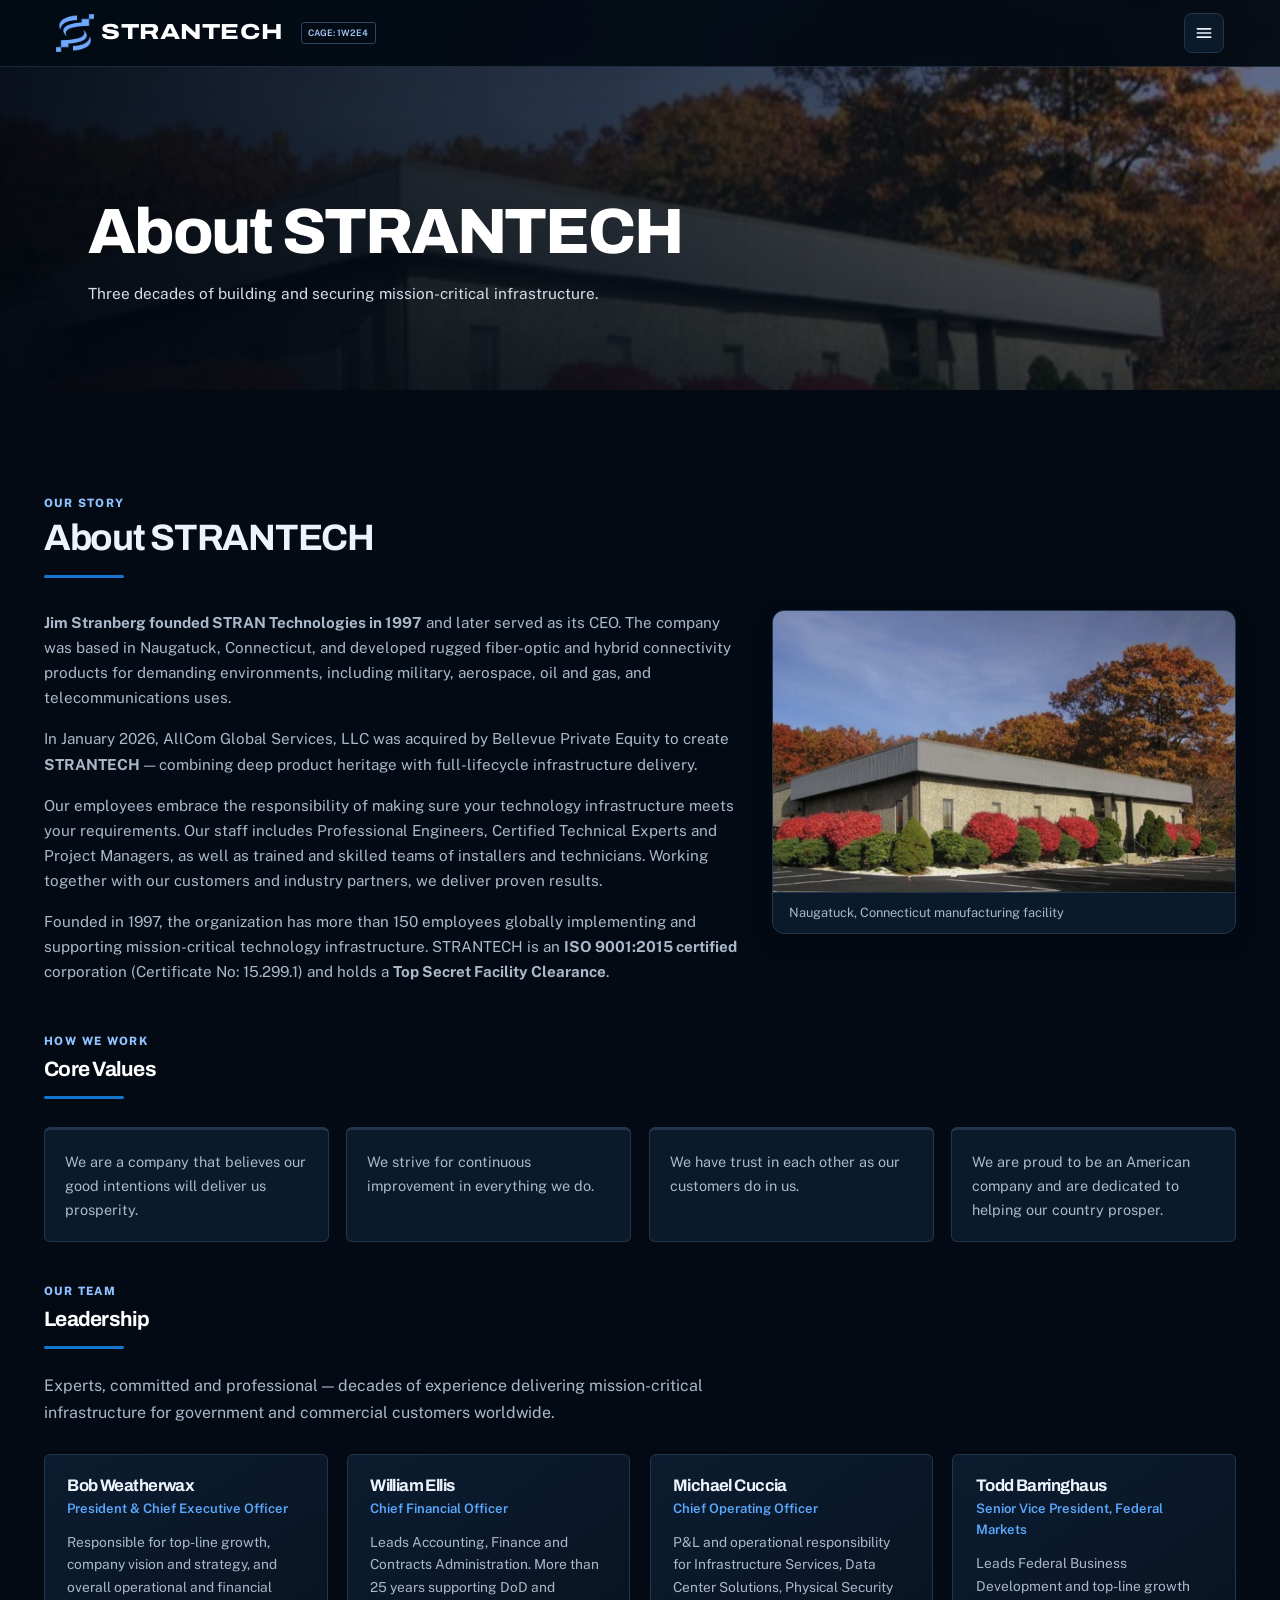
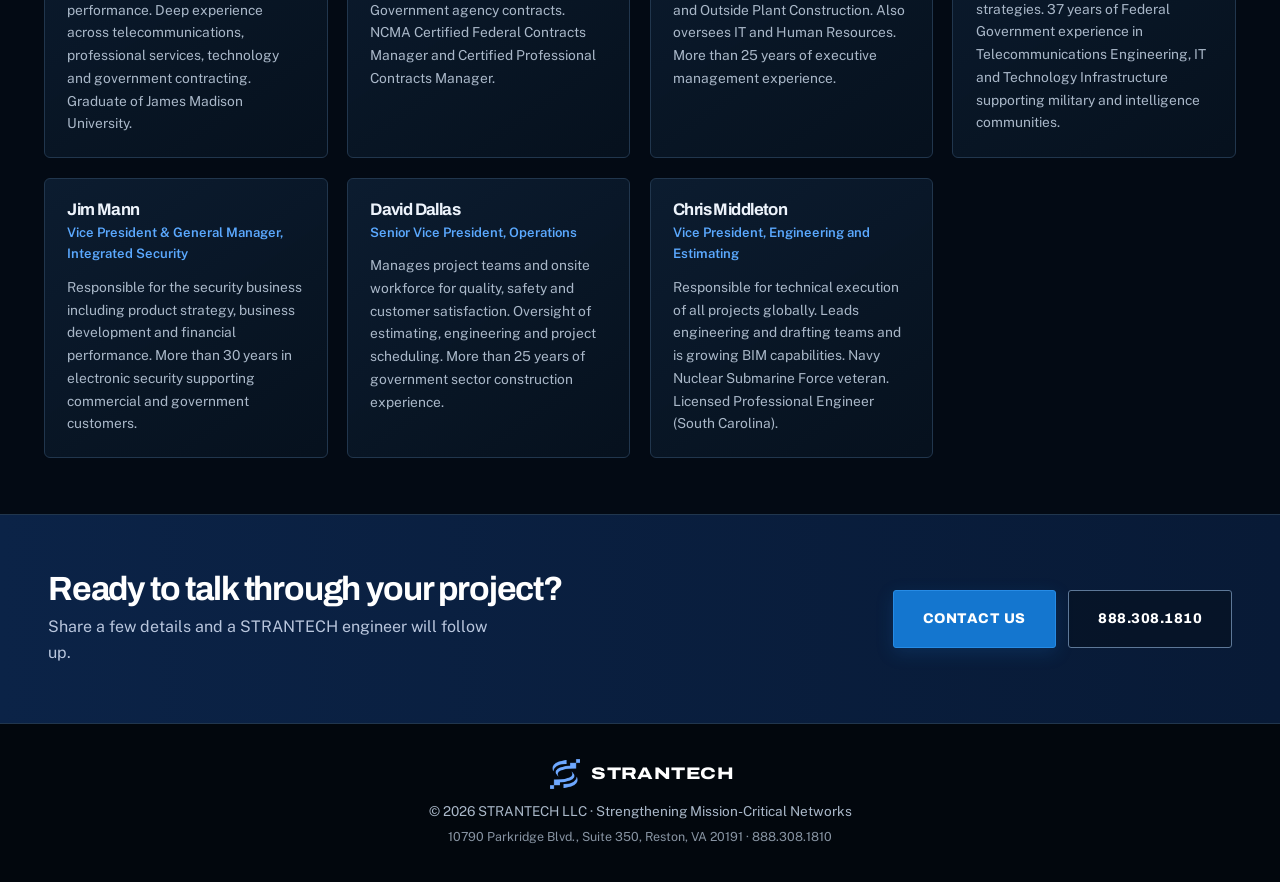
==== commit ec0ce2d6: "Add files via upload" ====
--- a/about.html
+++ b/about.html
@@ -93,6 +93,28 @@
 }
 </style>
 
+
+<style id="true-centered-layout-fix">
+/* Keep the page content in one centered, responsive column. */
+html, body { width:100%; max-width:100%; margin:0; overflow-x:hidden; }
+header { width:100% !important; left:0 !important; right:0 !important; }
+.wrap, .container, .nav-container, .page-banner .wrap, .cta-band .in {
+  width: min(100% - 48px, 1308px) !important;
+  max-width: 1308px !important;
+  margin-left: auto !important; margin-right: auto !important;
+}
+.nav-container { display:flex; align-items:center; justify-content:space-between; }
+.hero .wrap { margin-inline:auto !important; }
+img, video, iframe { max-width:100%; }
+@media (max-width: 700px) {
+  .wrap, .container, .nav-container, .page-banner .wrap, .cta-band .in { width: calc(100% - 32px) !important; }
+}
+@media (min-width: 901px) and (max-width: 1280px) {
+  header nav { display:none !important; }
+  header .mobile-toggle { display:inline-flex !important; align-items:center; justify-content:center; }
+}
+</style>
+
 </head>
 <body>
   <header>
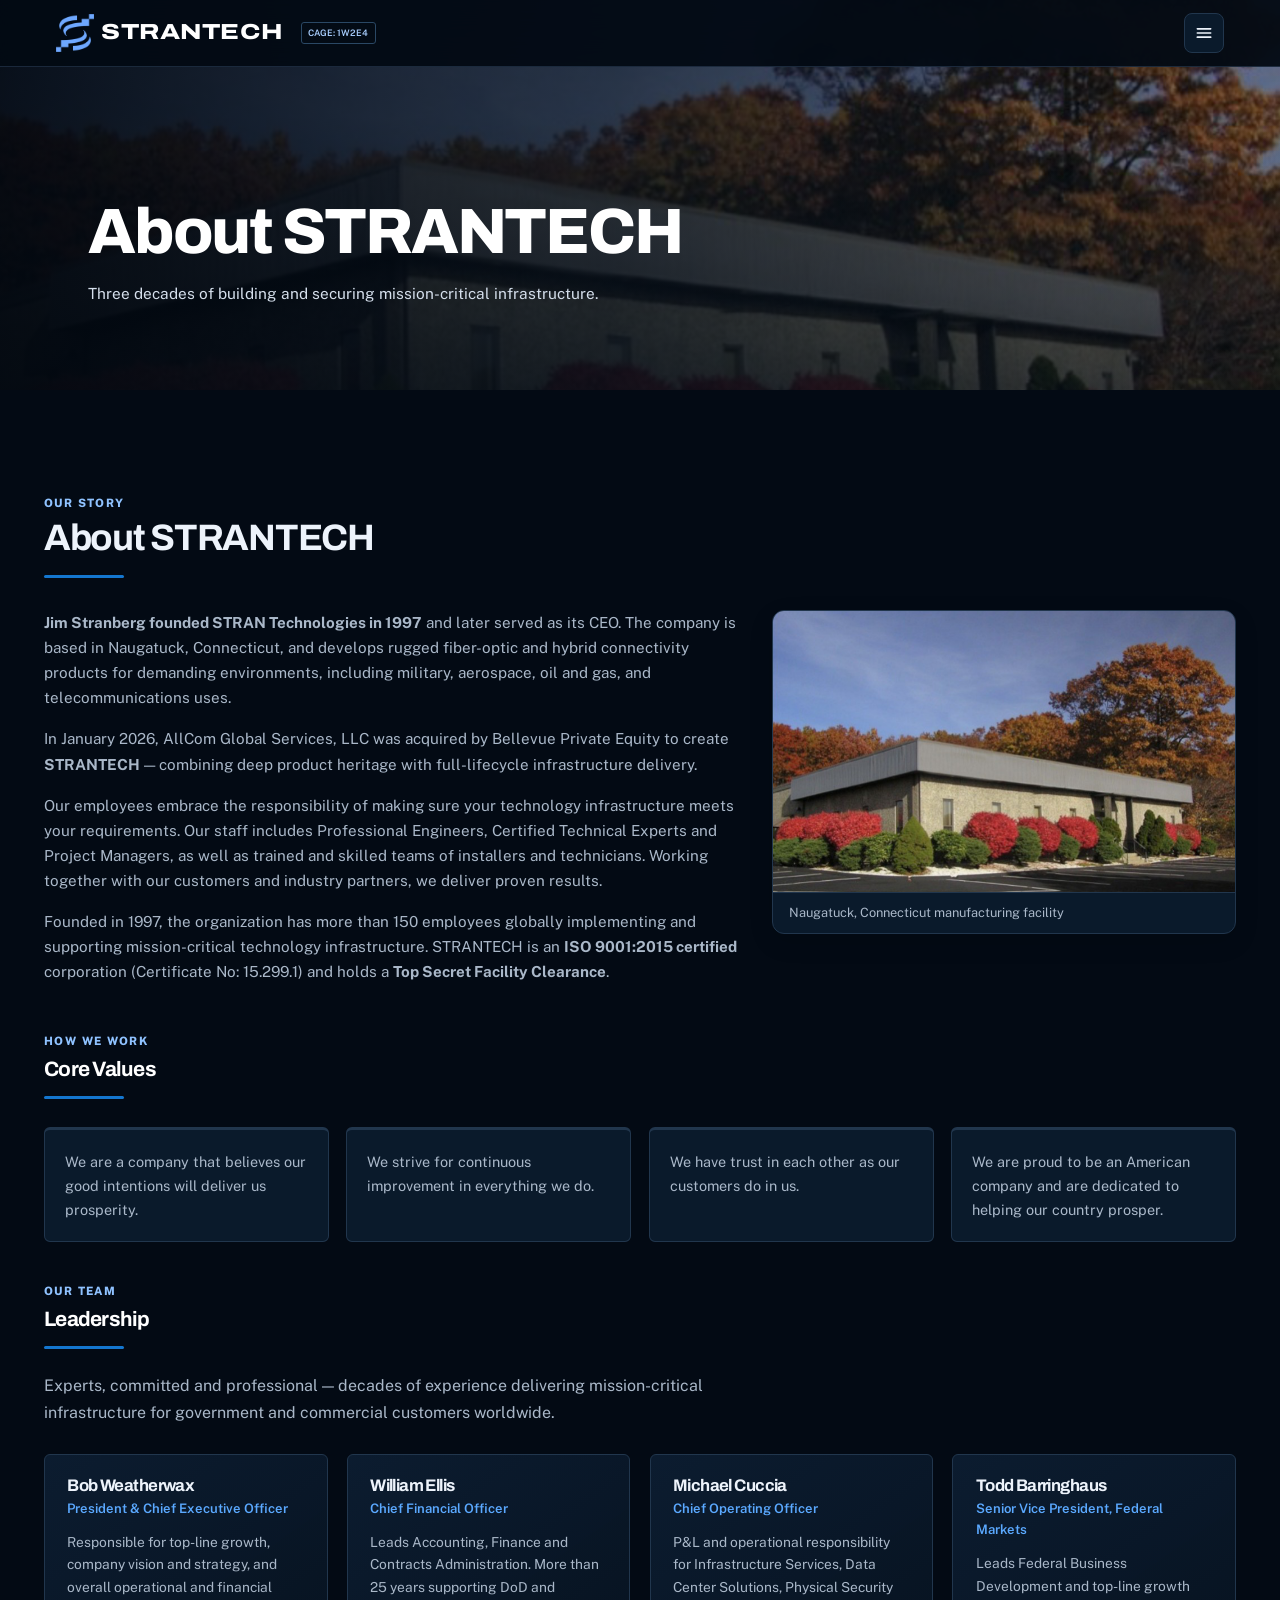
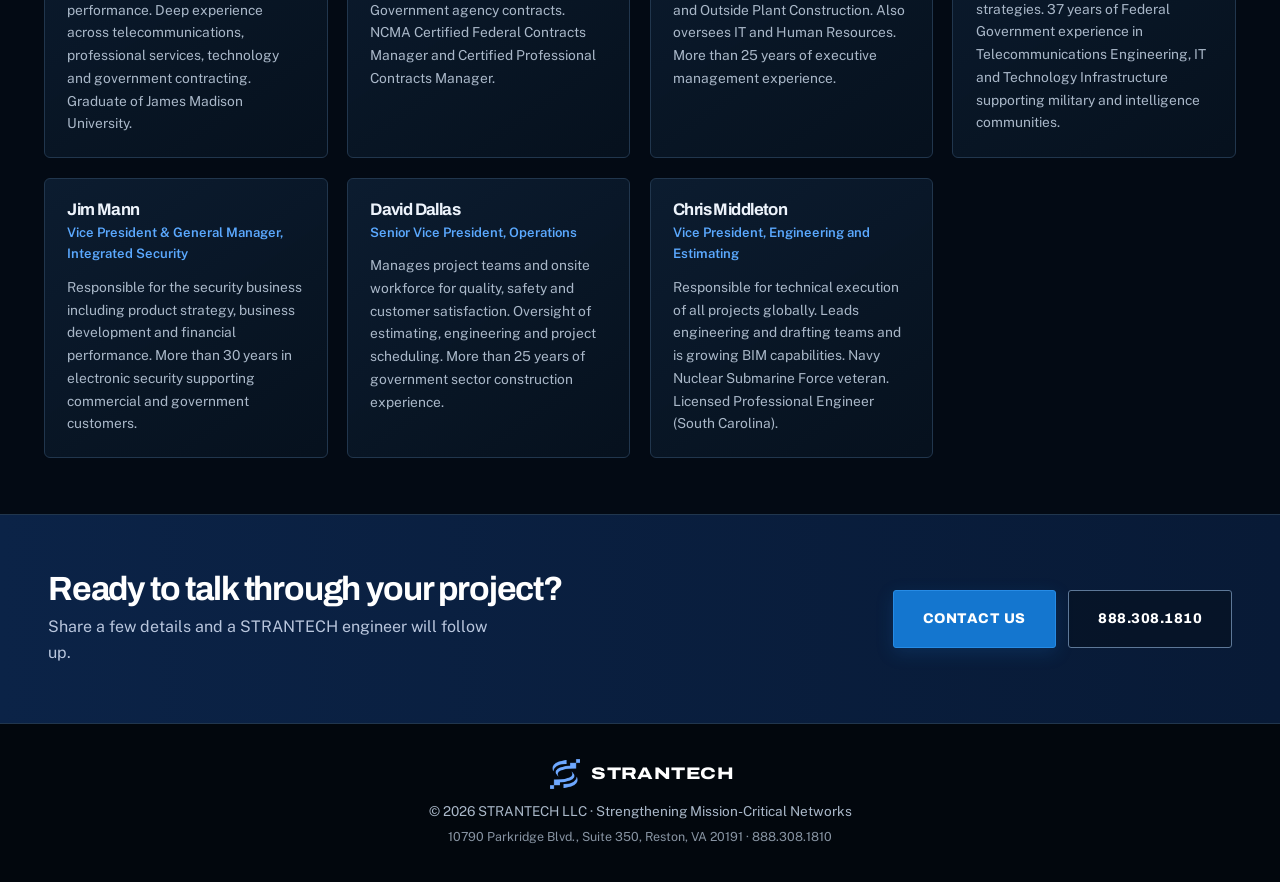
==== commit 0745f7fc: "Update company description for clarity and tense" ====
--- a/about.html
+++ b/about.html
@@ -142,7 +142,7 @@
 
       <div class="about-grid">
         <div class="about-text">
-          <p><strong>Jim Stranberg founded STRAN Technologies in 1997</strong> and later served as its CEO. The company was based in Naugatuck, Connecticut, and developed rugged fiber-optic and hybrid connectivity products for demanding environments, including military, aerospace, oil and gas, and telecommunications uses.</p>
+          <p><strong>Jim Stranberg founded STRAN Technologies in 1997</strong> and later served as its CEO. The company is based in Naugatuck, Connecticut, and develops rugged fiber-optic and hybrid connectivity products for demanding environments, including military, aerospace, oil and gas, and telecommunications uses.</p>
           <p>In January 2026, AllCom Global Services, LLC was acquired by Bellevue Private Equity to create <strong>STRANTECH</strong> — combining deep product heritage with full-lifecycle infrastructure delivery.</p>
           <p>Our employees embrace the responsibility of making sure your technology infrastructure meets your requirements. Our staff includes Professional Engineers, Certified Technical Experts and Project Managers, as well as trained and skilled teams of installers and technicians. Working together with our customers and industry partners, we deliver proven results.</p>
           <p>Founded in 1997, the organization has more than 150 employees globally implementing and supporting mission-critical technology infrastructure. STRANTECH is an <strong>ISO 9001:2015 certified</strong> corporation (Certificate No: 15.299.1) and holds a <strong>Top Secret Facility Clearance</strong>.</p>
